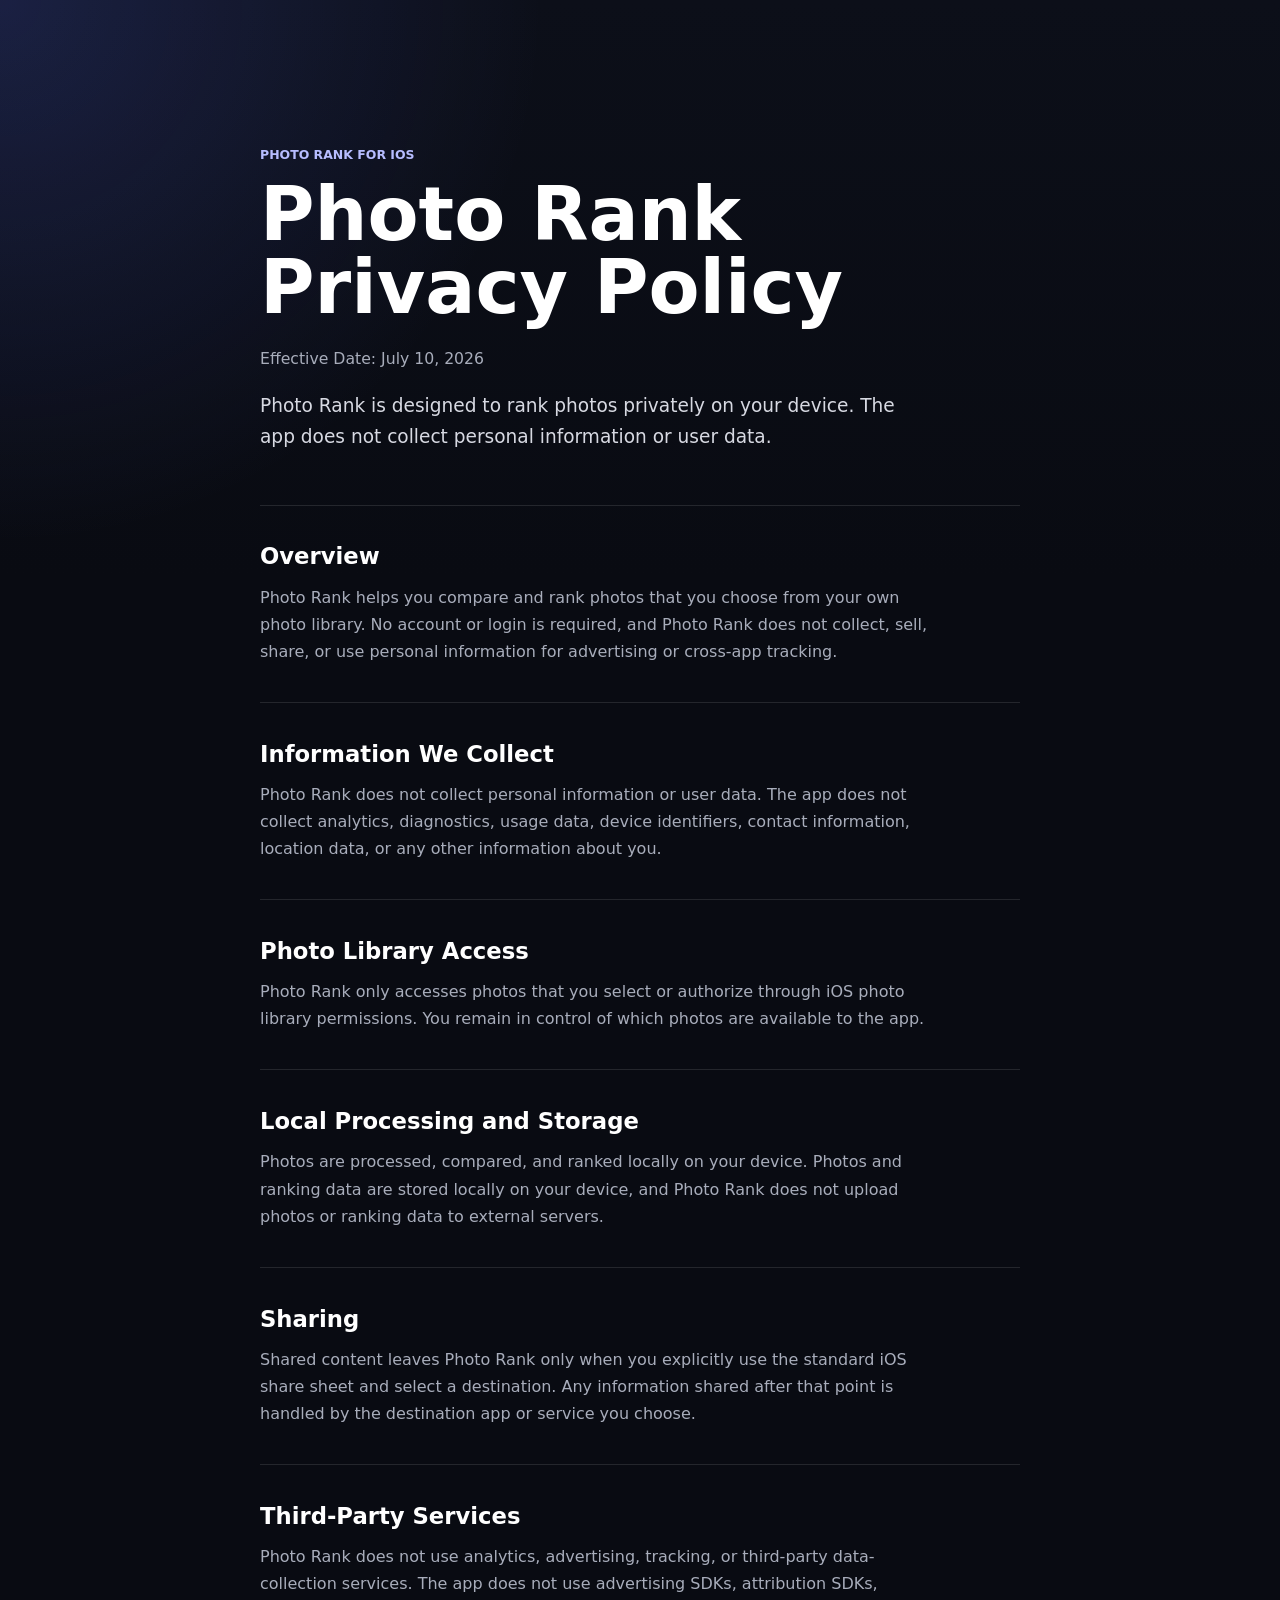
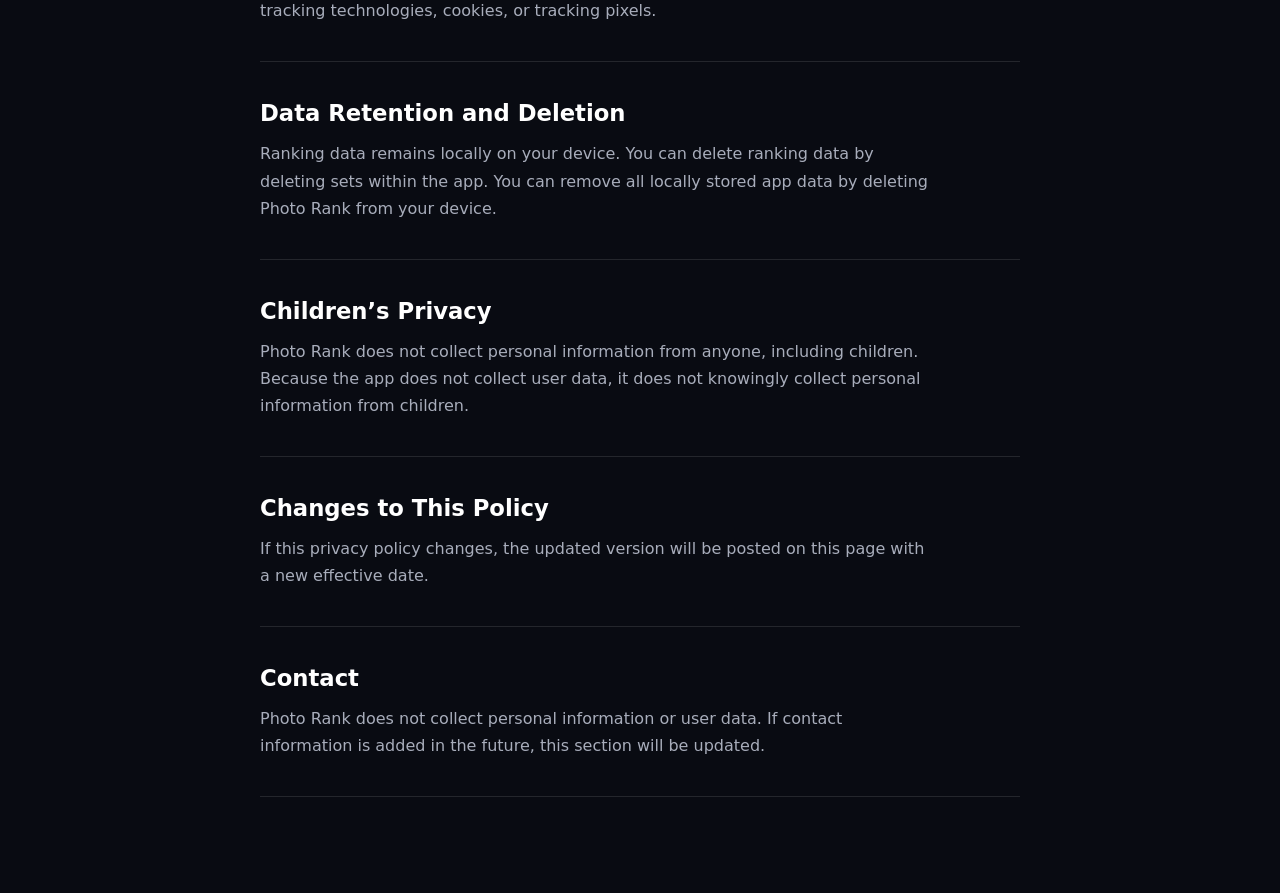
==== index.html @ 7b6d20e1 "Add Photo Rank privacy policy site" ====
<!doctype html>
<html lang="en">
  <head>
    <meta charset="utf-8">
    <meta name="viewport" content="width=device-width, initial-scale=1">
    <meta
      name="description"
      content="Privacy policy for Photo Rank, an iOS app that ranks selected photos locally on device without collecting user data."
    >
    <meta name="color-scheme" content="dark">
    <title>Photo Rank Privacy Policy</title>
    <link rel="stylesheet" href="styles.css">
  </head>
  <body>
    <main class="policy">
      <header class="hero" aria-labelledby="page-title">
        <p class="eyebrow">Photo Rank for iOS</p>
        <h1 id="page-title">Photo Rank Privacy Policy</h1>
        <p class="effective-date">Effective Date: July 10, 2026</p>
        <p class="intro">
          Photo Rank is designed to rank photos privately on your device. The app does not collect personal information or user data.
        </p>
      </header>

      <section aria-labelledby="overview">
        <h2 id="overview">Overview</h2>
        <p>
          Photo Rank helps you compare and rank photos that you choose from your own photo library. No account or login is required, and Photo Rank does not collect, sell, share, or use personal information for advertising or cross-app tracking.
        </p>
      </section>

      <section aria-labelledby="information-we-collect">
        <h2 id="information-we-collect">Information We Collect</h2>
        <p>
          Photo Rank does not collect personal information or user data. The app does not collect analytics, diagnostics, usage data, device identifiers, contact information, location data, or any other information about you.
        </p>
      </section>

      <section aria-labelledby="photo-library-access">
        <h2 id="photo-library-access">Photo Library Access</h2>
        <p>
          Photo Rank only accesses photos that you select or authorize through iOS photo library permissions. You remain in control of which photos are available to the app.
        </p>
      </section>

      <section aria-labelledby="local-processing-and-storage">
        <h2 id="local-processing-and-storage">Local Processing and Storage</h2>
        <p>
          Photos are processed, compared, and ranked locally on your device. Photos and ranking data are stored locally on your device, and Photo Rank does not upload photos or ranking data to external servers.
        </p>
      </section>

      <section aria-labelledby="sharing">
        <h2 id="sharing">Sharing</h2>
        <p>
          Shared content leaves Photo Rank only when you explicitly use the standard iOS share sheet and select a destination. Any information shared after that point is handled by the destination app or service you choose.
        </p>
      </section>

      <section aria-labelledby="third-party-services">
        <h2 id="third-party-services">Third-Party Services</h2>
        <p>
          Photo Rank does not use analytics, advertising, tracking, or third-party data-collection services. The app does not use advertising SDKs, attribution SDKs, tracking technologies, cookies, or tracking pixels.
        </p>
      </section>

      <section aria-labelledby="data-retention-and-deletion">
        <h2 id="data-retention-and-deletion">Data Retention and Deletion</h2>
        <p>
          Ranking data remains locally on your device. You can delete ranking data by deleting sets within the app. You can remove all locally stored app data by deleting Photo Rank from your device.
        </p>
      </section>

      <section aria-labelledby="childrens-privacy">
        <h2 id="childrens-privacy">Children’s Privacy</h2>
        <p>
          Photo Rank does not collect personal information from anyone, including children. Because the app does not collect user data, it does not knowingly collect personal information from children.
        </p>
      </section>

      <section aria-labelledby="changes-to-this-policy">
        <h2 id="changes-to-this-policy">Changes to This Policy</h2>
        <p>
          If this privacy policy changes, the updated version will be posted on this page with a new effective date.
        </p>
      </section>

      <section aria-labelledby="contact">
        <h2 id="contact">Contact</h2>
        <p>
          Photo Rank does not collect personal information or user data. If contact information is added in the future, this section will be updated.
        </p>
      </section>
    </main>
  </body>
</html>
---- styles.css ----
:root {
  color-scheme: dark;
  --background: #090b12;
  --surface: #10131d;
  --surface-strong: #151927;
  --text: #ffffff;
  --muted: #a8adbb;
  --soft: #d7d9e2;
  --border: rgba(255, 255, 255, 0.11);
  --accent: #8f9cff;
  --accent-strong: #b7bdff;
  --shadow: rgba(0, 0, 0, 0.28);
}

* {
  box-sizing: border-box;
}

html {
  min-height: 100%;
  background: var(--background);
}

body {
  min-height: 100%;
  margin: 0;
  color: var(--text);
  background:
    radial-gradient(circle at top left, rgba(92, 112, 255, 0.18), transparent 34rem),
    linear-gradient(180deg, #0c0f19 0%, var(--background) 36rem);
  font-family: ui-sans-serif, system-ui, -apple-system, BlinkMacSystemFont, "Segoe UI", sans-serif;
  font-size: 1rem;
  line-height: 1.7;
  text-rendering: optimizeLegibility;
}

a {
  color: var(--accent-strong);
  text-decoration-color: rgba(183, 189, 255, 0.55);
  text-underline-offset: 0.18em;
}

a:hover {
  color: var(--text);
}

a:focus-visible {
  outline: 3px solid var(--accent);
  outline-offset: 4px;
  border-radius: 4px;
}

.policy {
  width: min(100% - 2rem, 760px);
  margin: 0 auto;
  padding: 4rem 0;
}

.hero {
  padding: 2.25rem 0 2.5rem;
  border-bottom: 1px solid var(--border);
}

.eyebrow {
  margin: 0 0 0.85rem;
  color: var(--accent-strong);
  font-size: 0.78rem;
  font-weight: 700;
  letter-spacing: 0;
  text-transform: uppercase;
}

h1,
h2,
p {
  overflow-wrap: break-word;
}

h1 {
  max-width: 12ch;
  margin: 0;
  color: var(--text);
  font-size: clamp(2.45rem, 8vw, 4.65rem);
  line-height: 0.98;
  letter-spacing: 0;
}

.effective-date {
  margin: 1.35rem 0 0;
  color: var(--muted);
  font-size: 0.98rem;
}

.intro {
  max-width: 42rem;
  margin: 1.15rem 0 0;
  color: var(--soft);
  font-size: 1.16rem;
  line-height: 1.65;
}

section {
  padding: 2rem 0;
  border-bottom: 1px solid var(--border);
}

h2 {
  margin: 0 0 0.8rem;
  color: var(--text);
  font-size: clamp(1.18rem, 3vw, 1.42rem);
  line-height: 1.25;
  letter-spacing: 0;
}

p {
  margin: 0;
  color: var(--muted);
}

section p {
  max-width: 66ch;
}

@media (min-width: 720px) {
  .policy {
    padding: 6rem 0;
  }

  .hero {
    padding-top: 3rem;
    padding-bottom: 3.25rem;
  }

  section {
    padding: 2.3rem 0;
  }
}

@media (prefers-reduced-motion: no-preference) {
  html {
    scroll-behavior: smooth;
  }
}
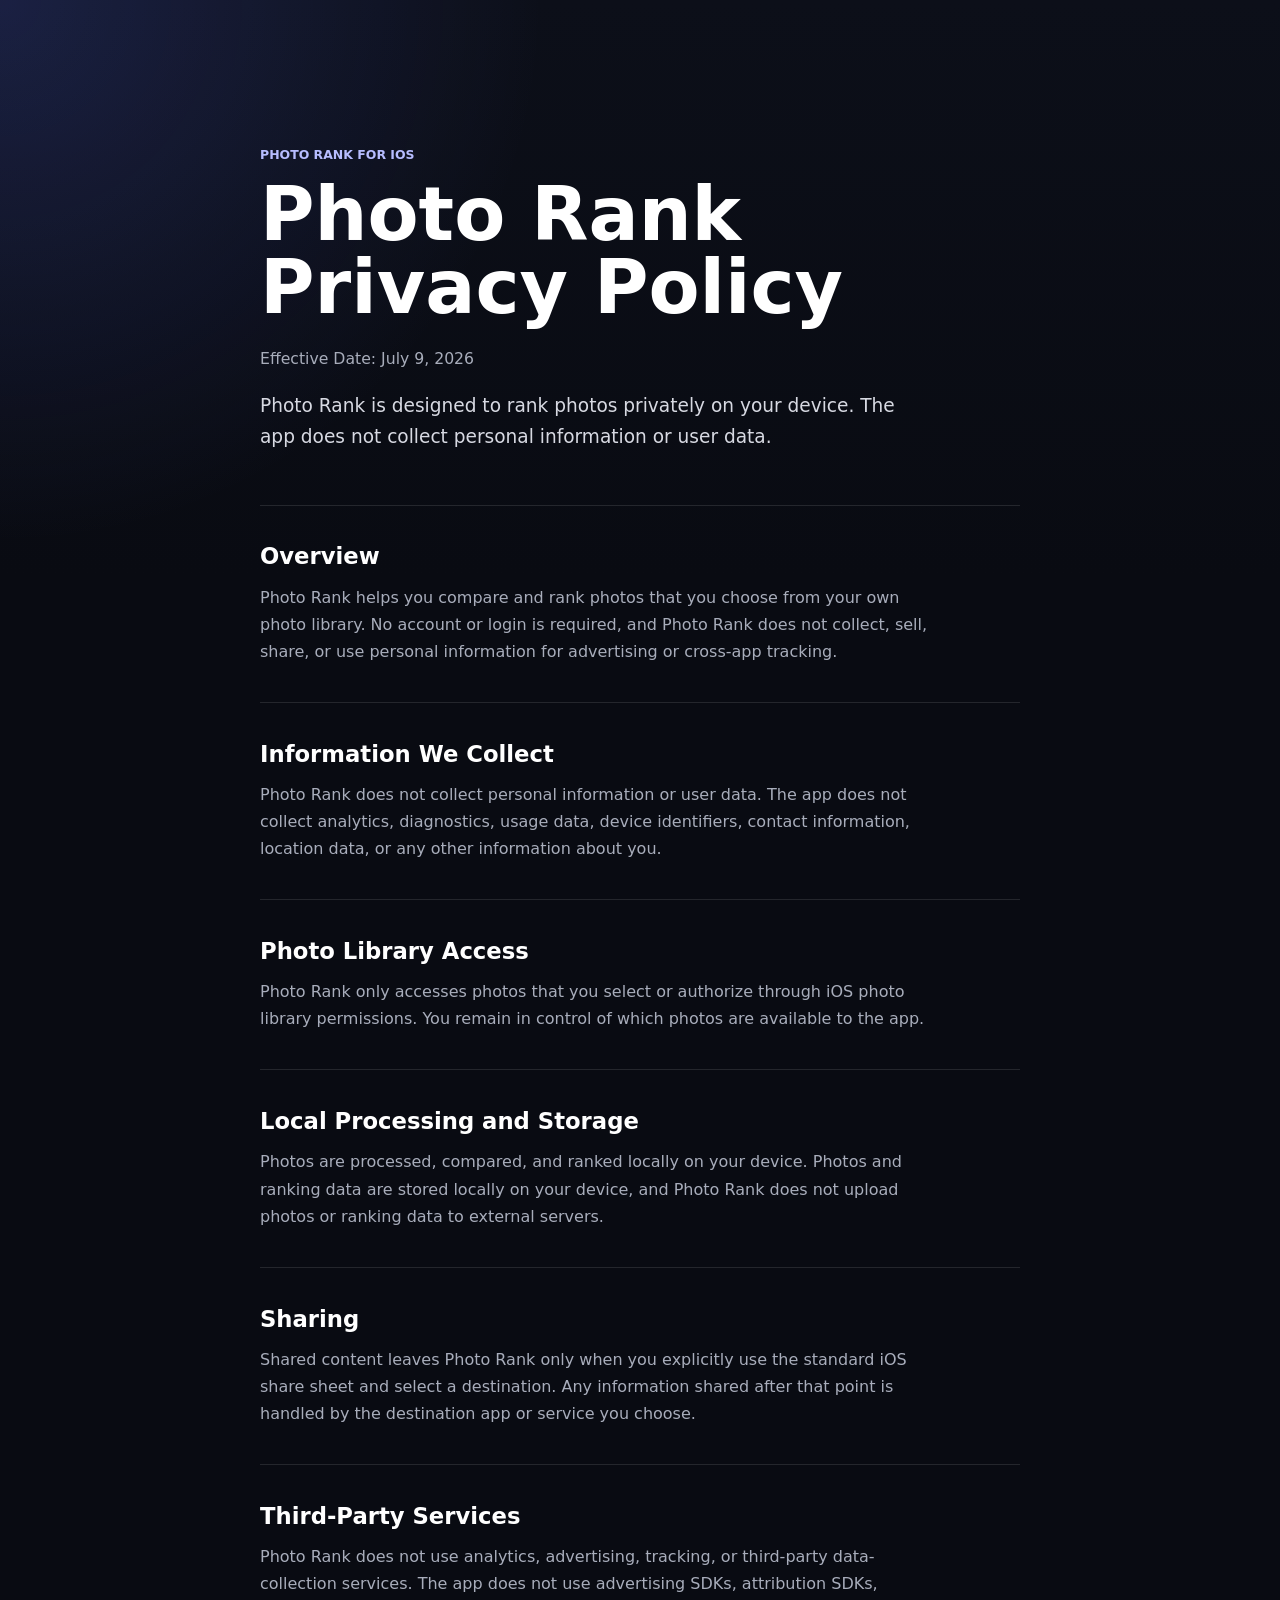
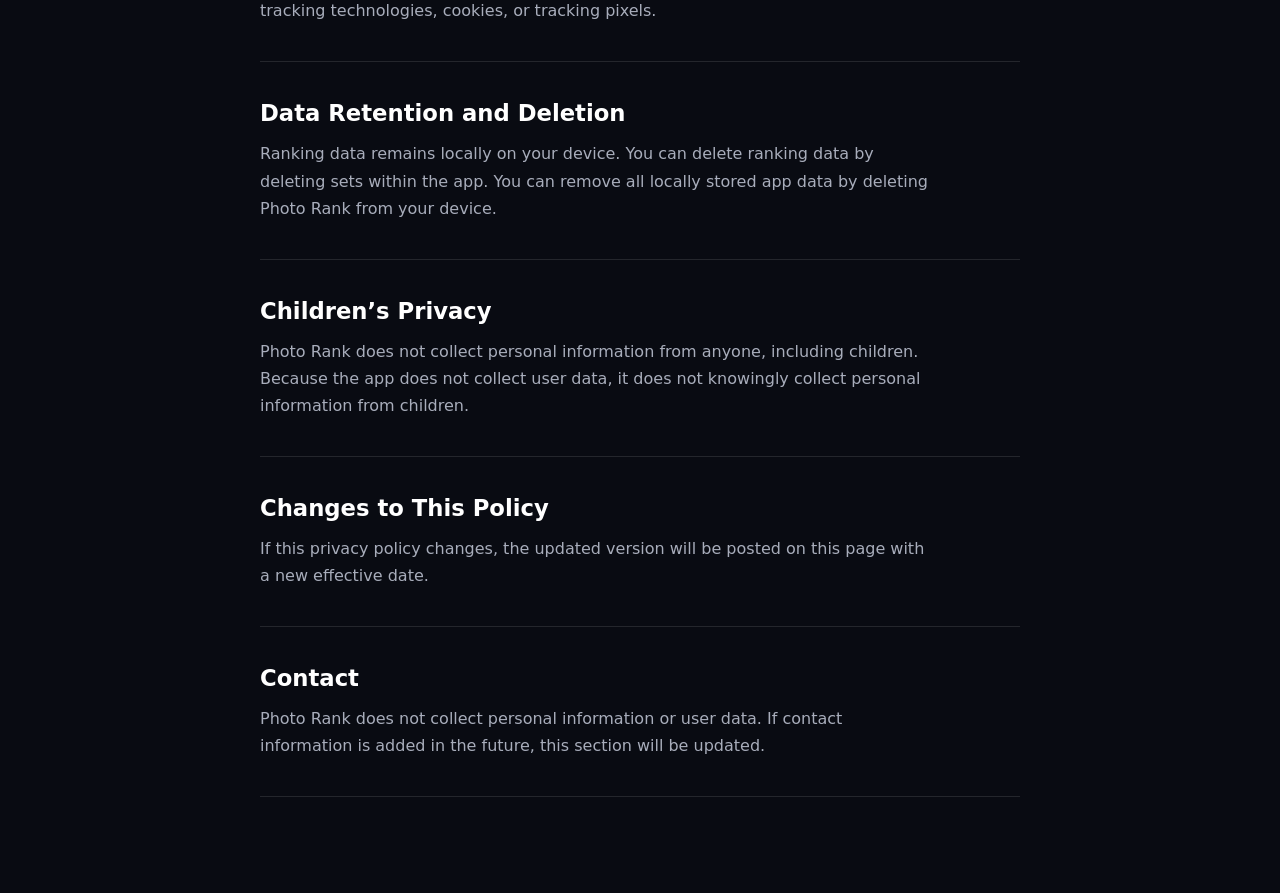
==== commit fa822802: "Fix privacy policy effective date" ====
--- a/index.html
+++ b/index.html
@@ -16,7 +16,7 @@
       <header class="hero" aria-labelledby="page-title">
         <p class="eyebrow">Photo Rank for iOS</p>
         <h1 id="page-title">Photo Rank Privacy Policy</h1>
-        <p class="effective-date">Effective Date: July 10, 2026</p>
+        <p class="effective-date">Effective Date: July 9, 2026</p>
         <p class="intro">
           Photo Rank is designed to rank photos privately on your device. The app does not collect personal information or user data.
         </p>
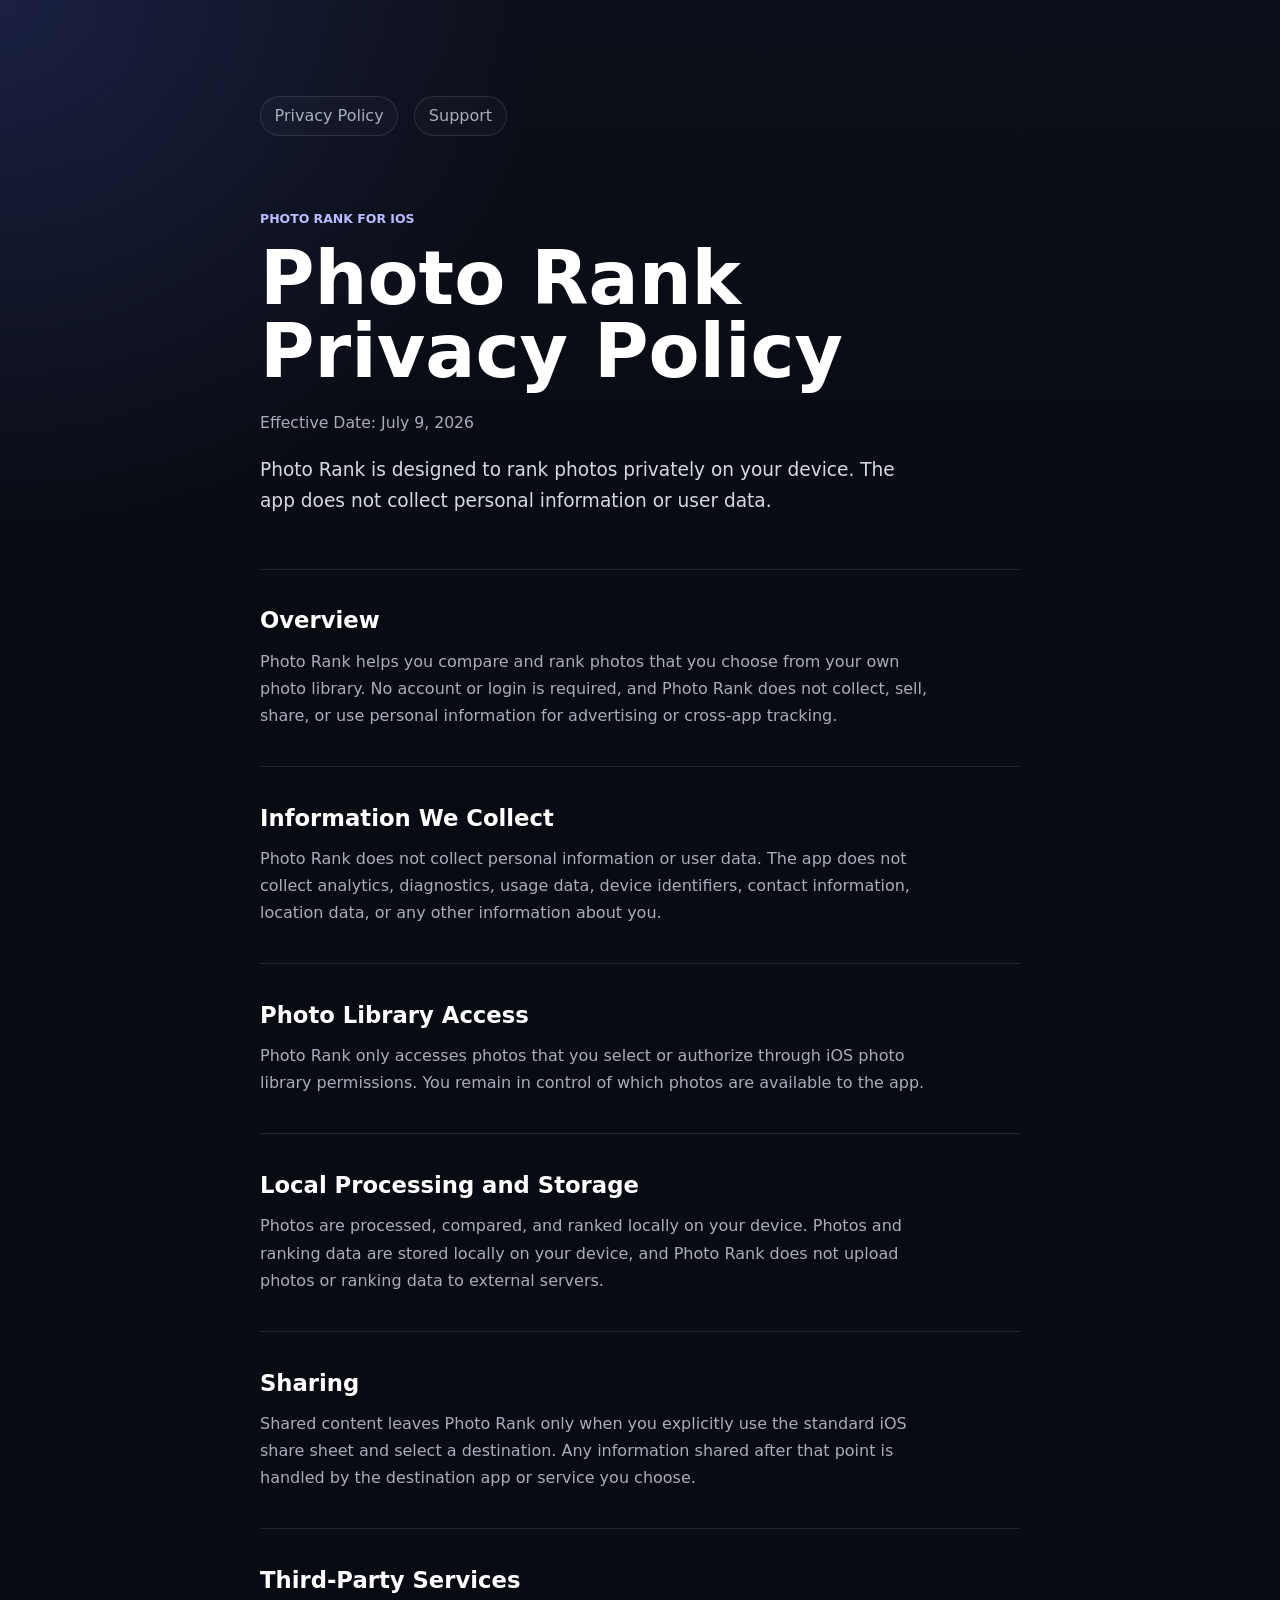
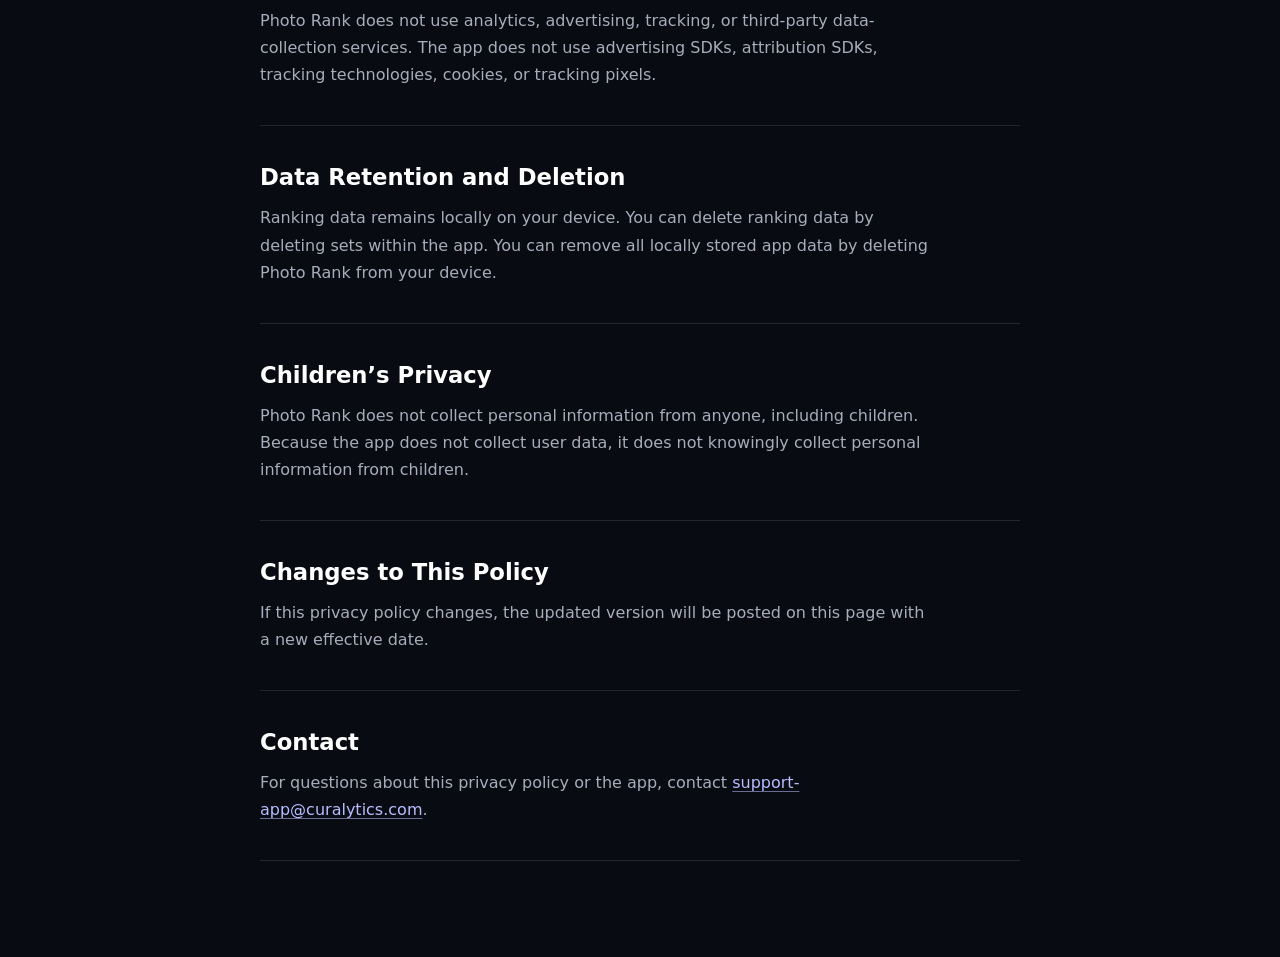
==== commit b34f3a98: "Add Photo Rank support page" ====
--- a/index.html
+++ b/index.html
@@ -13,6 +13,11 @@
   </head>
   <body>
     <main class="policy">
+      <nav class="topnav" aria-label="Primary">
+        <a href="./">Privacy Policy</a>
+        <a href="./support/">Support</a>
+      </nav>
+
       <header class="hero" aria-labelledby="page-title">
         <p class="eyebrow">Photo Rank for iOS</p>
         <h1 id="page-title">Photo Rank Privacy Policy</h1>
@@ -88,7 +93,7 @@
       <section aria-labelledby="contact">
         <h2 id="contact">Contact</h2>
         <p>
-          Photo Rank does not collect personal information or user data. If contact information is added in the future, this section will be updated.
+          For questions about this privacy policy or the app, contact <a href="mailto:support-app@curalytics.com">support-app@curalytics.com</a>.
         </p>
       </section>
     </main>
--- a/styles.css
+++ b/styles.css
@@ -56,6 +56,31 @@
   padding: 4rem 0;
 }
 
+.topnav {
+  display: flex;
+  gap: 1rem;
+  align-items: center;
+  margin-bottom: 1.5rem;
+}
+
+.topnav a {
+  display: inline-flex;
+  align-items: center;
+  min-height: 2.5rem;
+  padding: 0 0.85rem;
+  color: var(--muted);
+  text-decoration: none;
+  border: 1px solid var(--border);
+  border-radius: 999px;
+  background: rgba(255, 255, 255, 0.02);
+}
+
+.topnav a[aria-current="page"] {
+  color: var(--text);
+  border-color: rgba(143, 156, 255, 0.45);
+  background: rgba(143, 156, 255, 0.12);
+}
+
 .hero {
   padding: 2.25rem 0 2.5rem;
   border-bottom: 1px solid var(--border);
@@ -121,6 +146,38 @@
   max-width: 66ch;
 }
 
+.support-card {
+  padding: 1.15rem 1.2rem;
+  border: 1px solid var(--border);
+  border-radius: 12px;
+  background: linear-gradient(180deg, rgba(255, 255, 255, 0.03), rgba(255, 255, 255, 0.015));
+  box-shadow: 0 12px 32px -24px var(--shadow);
+}
+
+.support-label {
+  margin-bottom: 0.35rem;
+  color: var(--accent-strong);
+  font-size: 0.78rem;
+  font-weight: 700;
+  text-transform: uppercase;
+}
+
+.support-value {
+  margin-bottom: 0.6rem;
+  color: var(--text);
+  font-size: 1.1rem;
+}
+
+.support-list {
+  margin: 0;
+  padding-left: 1.25rem;
+  color: var(--muted);
+}
+
+.support-list li + li {
+  margin-top: 0.7rem;
+}
+
 @media (min-width: 720px) {
   .policy {
     padding: 6rem 0;
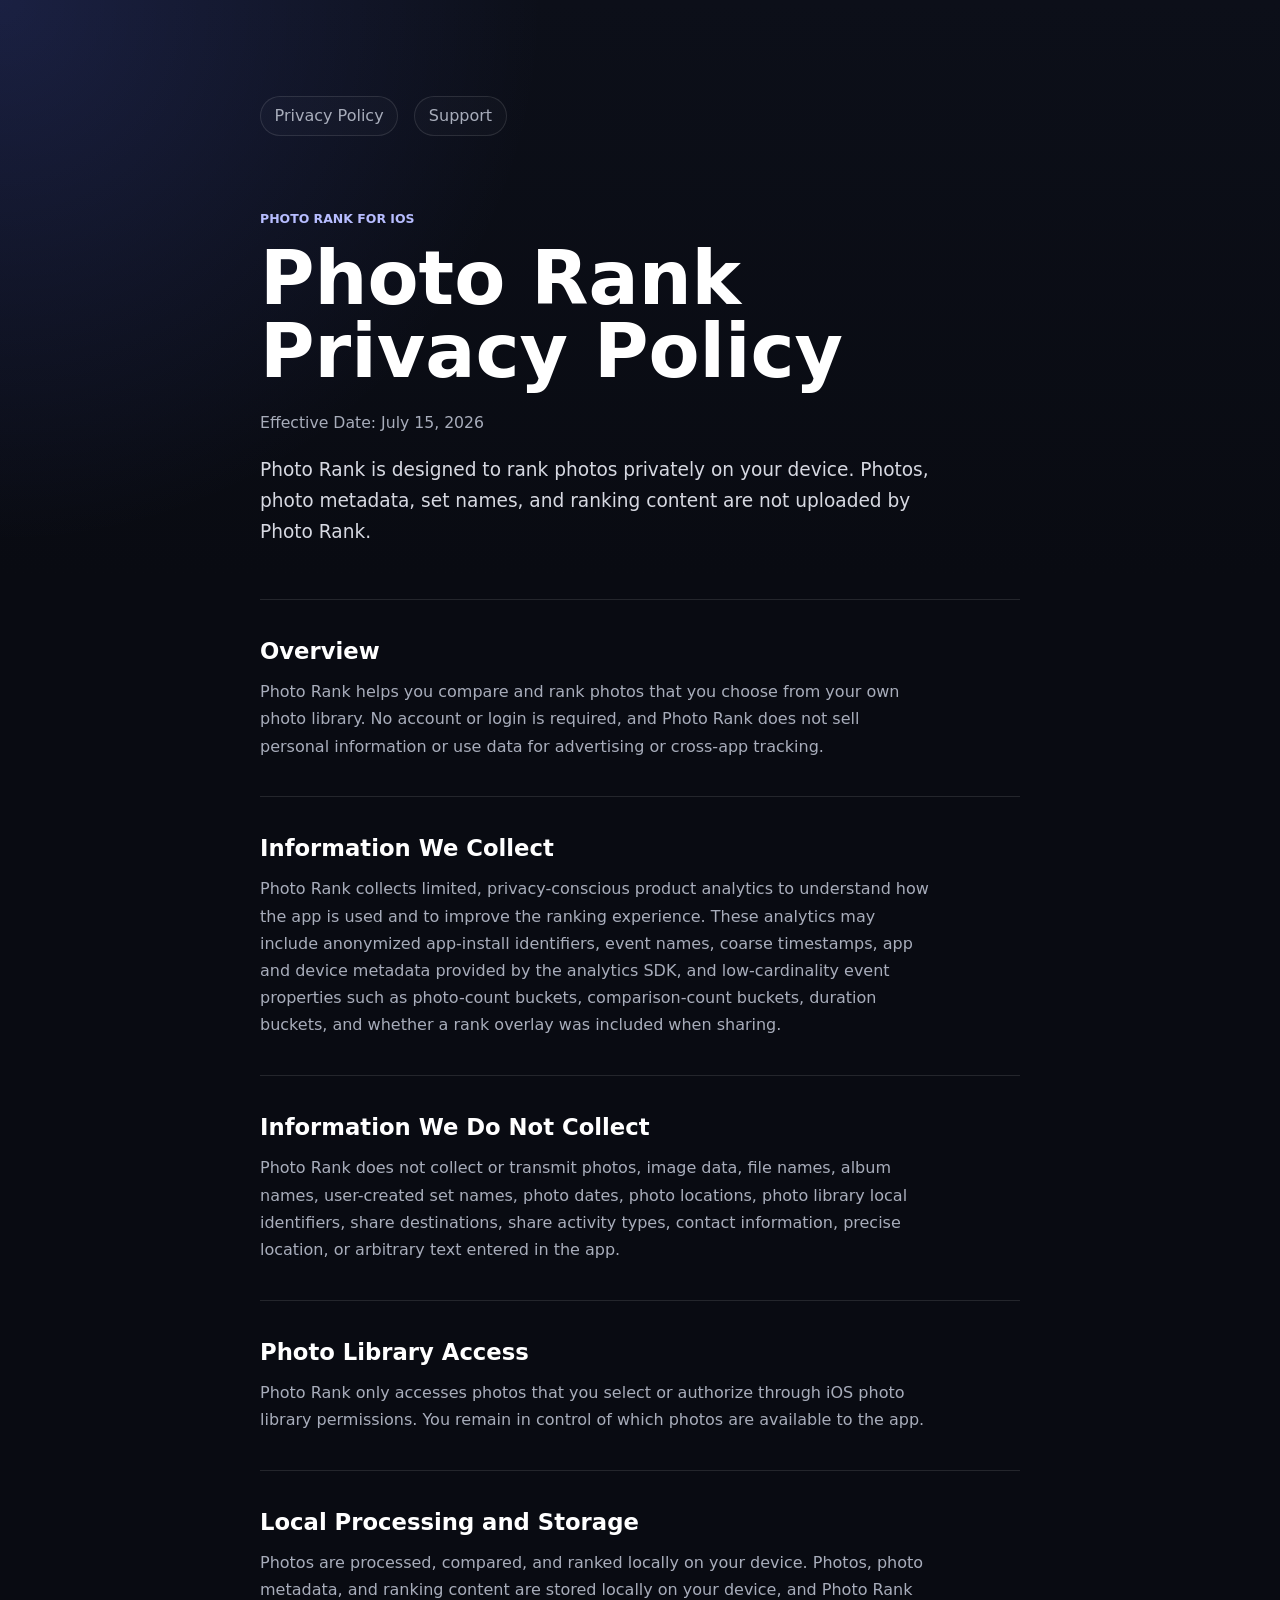
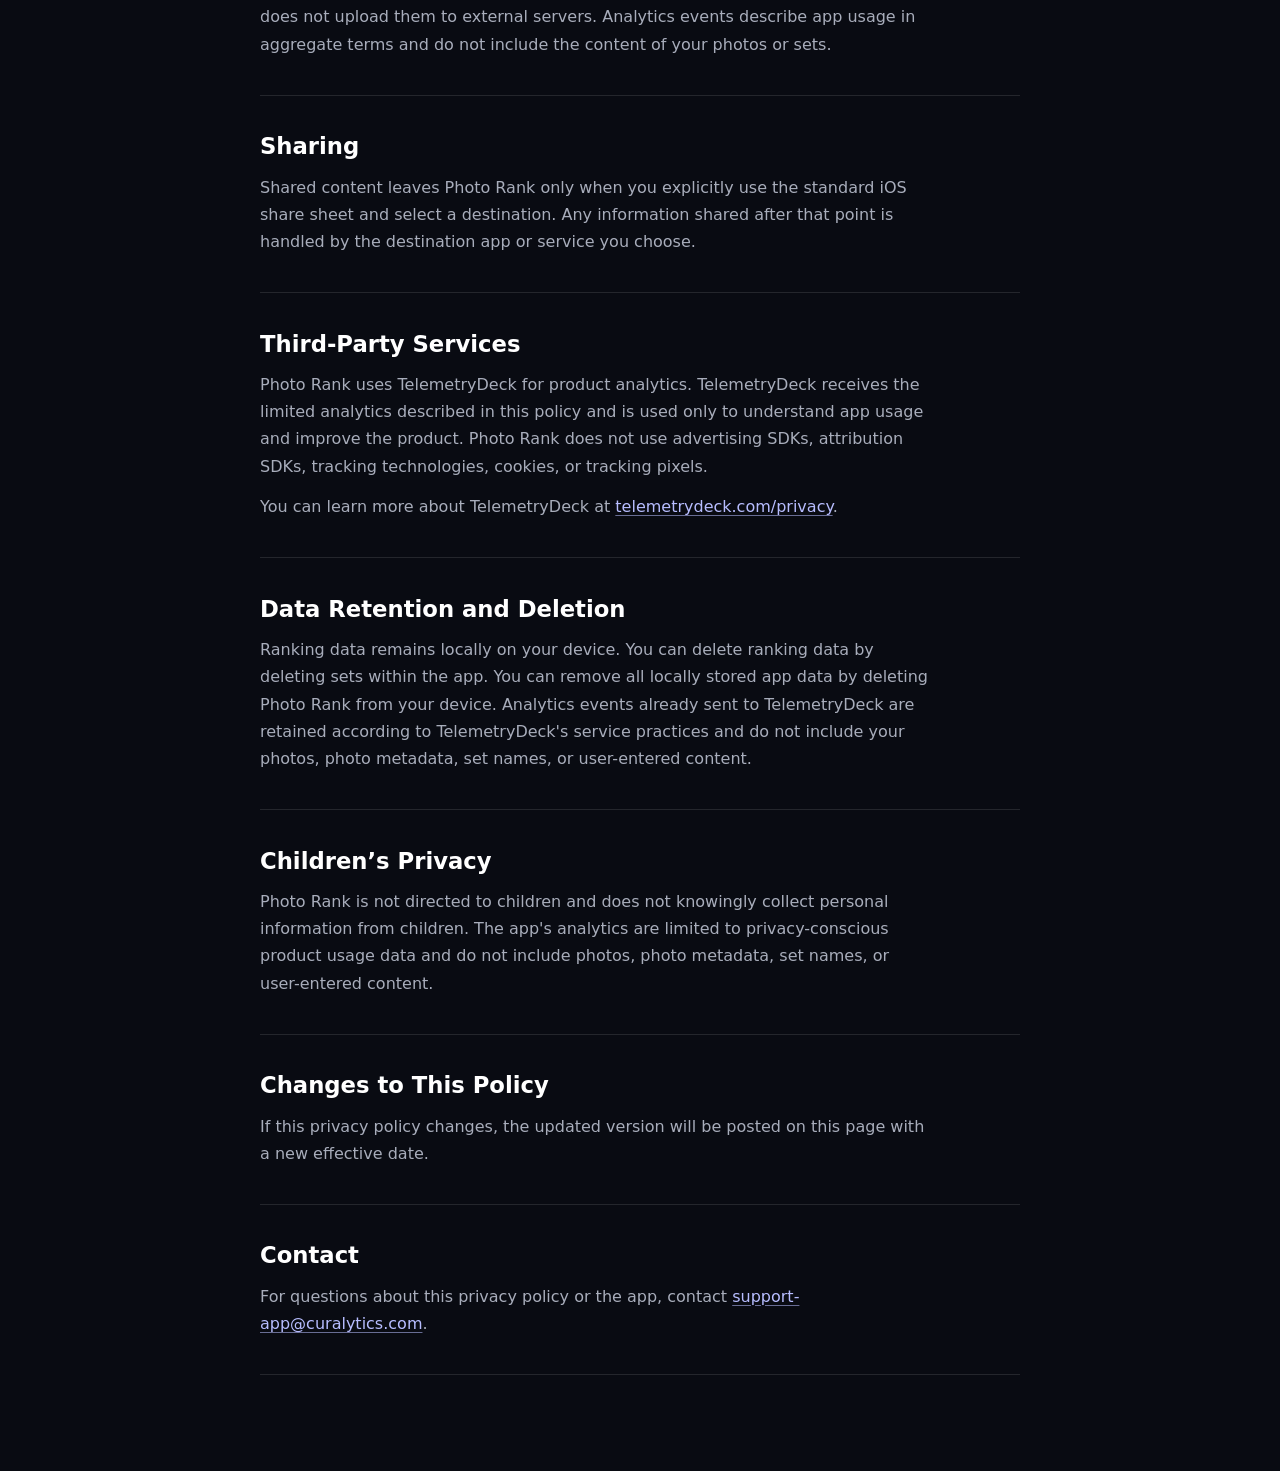
==== commit 6510eb96: "Update privacy policy for product analytics" ====
--- a/index.html
+++ b/index.html
@@ -5,7 +5,7 @@
     <meta name="viewport" content="width=device-width, initial-scale=1">
     <meta
       name="description"
-      content="Privacy policy for Photo Rank, an iOS app that ranks selected photos locally on device without collecting user data."
+      content="Privacy policy for Photo Rank, an iOS app that ranks selected photos locally on device and uses privacy-conscious product analytics."
     >
     <meta name="color-scheme" content="dark">
     <title>Photo Rank Privacy Policy</title>
@@ -21,23 +21,30 @@
       <header class="hero" aria-labelledby="page-title">
         <p class="eyebrow">Photo Rank for iOS</p>
         <h1 id="page-title">Photo Rank Privacy Policy</h1>
-        <p class="effective-date">Effective Date: July 9, 2026</p>
+        <p class="effective-date">Effective Date: July 15, 2026</p>
         <p class="intro">
-          Photo Rank is designed to rank photos privately on your device. The app does not collect personal information or user data.
+          Photo Rank is designed to rank photos privately on your device. Photos, photo metadata, set names, and ranking content are not uploaded by Photo Rank.
         </p>
       </header>
 
       <section aria-labelledby="overview">
         <h2 id="overview">Overview</h2>
         <p>
-          Photo Rank helps you compare and rank photos that you choose from your own photo library. No account or login is required, and Photo Rank does not collect, sell, share, or use personal information for advertising or cross-app tracking.
+          Photo Rank helps you compare and rank photos that you choose from your own photo library. No account or login is required, and Photo Rank does not sell personal information or use data for advertising or cross-app tracking.
         </p>
       </section>
 
       <section aria-labelledby="information-we-collect">
         <h2 id="information-we-collect">Information We Collect</h2>
         <p>
-          Photo Rank does not collect personal information or user data. The app does not collect analytics, diagnostics, usage data, device identifiers, contact information, location data, or any other information about you.
+          Photo Rank collects limited, privacy-conscious product analytics to understand how the app is used and to improve the ranking experience. These analytics may include anonymized app-install identifiers, event names, coarse timestamps, app and device metadata provided by the analytics SDK, and low-cardinality event properties such as photo-count buckets, comparison-count buckets, duration buckets, and whether a rank overlay was included when sharing.
+        </p>
+      </section>
+
+      <section aria-labelledby="information-we-do-not-collect">
+        <h2 id="information-we-do-not-collect">Information We Do Not Collect</h2>
+        <p>
+          Photo Rank does not collect or transmit photos, image data, file names, album names, user-created set names, photo dates, photo locations, photo library local identifiers, share destinations, share activity types, contact information, precise location, or arbitrary text entered in the app.
         </p>
       </section>
 
@@ -51,7 +58,7 @@
       <section aria-labelledby="local-processing-and-storage">
         <h2 id="local-processing-and-storage">Local Processing and Storage</h2>
         <p>
-          Photos are processed, compared, and ranked locally on your device. Photos and ranking data are stored locally on your device, and Photo Rank does not upload photos or ranking data to external servers.
+          Photos are processed, compared, and ranked locally on your device. Photos, photo metadata, and ranking content are stored locally on your device, and Photo Rank does not upload them to external servers. Analytics events describe app usage in aggregate terms and do not include the content of your photos or sets.
         </p>
       </section>
 
@@ -65,21 +72,24 @@
       <section aria-labelledby="third-party-services">
         <h2 id="third-party-services">Third-Party Services</h2>
         <p>
-          Photo Rank does not use analytics, advertising, tracking, or third-party data-collection services. The app does not use advertising SDKs, attribution SDKs, tracking technologies, cookies, or tracking pixels.
+          Photo Rank uses TelemetryDeck for product analytics. TelemetryDeck receives the limited analytics described in this policy and is used only to understand app usage and improve the product. Photo Rank does not use advertising SDKs, attribution SDKs, tracking technologies, cookies, or tracking pixels.
+        </p>
+        <p>
+          You can learn more about TelemetryDeck at <a href="https://telemetrydeck.com/privacy/">telemetrydeck.com/privacy</a>.
         </p>
       </section>
 
       <section aria-labelledby="data-retention-and-deletion">
         <h2 id="data-retention-and-deletion">Data Retention and Deletion</h2>
         <p>
-          Ranking data remains locally on your device. You can delete ranking data by deleting sets within the app. You can remove all locally stored app data by deleting Photo Rank from your device.
+          Ranking data remains locally on your device. You can delete ranking data by deleting sets within the app. You can remove all locally stored app data by deleting Photo Rank from your device. Analytics events already sent to TelemetryDeck are retained according to TelemetryDeck's service practices and do not include your photos, photo metadata, set names, or user-entered content.
         </p>
       </section>
 
       <section aria-labelledby="childrens-privacy">
         <h2 id="childrens-privacy">Children’s Privacy</h2>
         <p>
-          Photo Rank does not collect personal information from anyone, including children. Because the app does not collect user data, it does not knowingly collect personal information from children.
+          Photo Rank is not directed to children and does not knowingly collect personal information from children. The app's analytics are limited to privacy-conscious product usage data and do not include photos, photo metadata, set names, or user-entered content.
         </p>
       </section>
 
--- a/styles.css
+++ b/styles.css
@@ -146,6 +146,10 @@
   max-width: 66ch;
 }
 
+section p + p {
+  margin-top: 0.85rem;
+}
+
 .support-card {
   padding: 1.15rem 1.2rem;
   border: 1px solid var(--border);
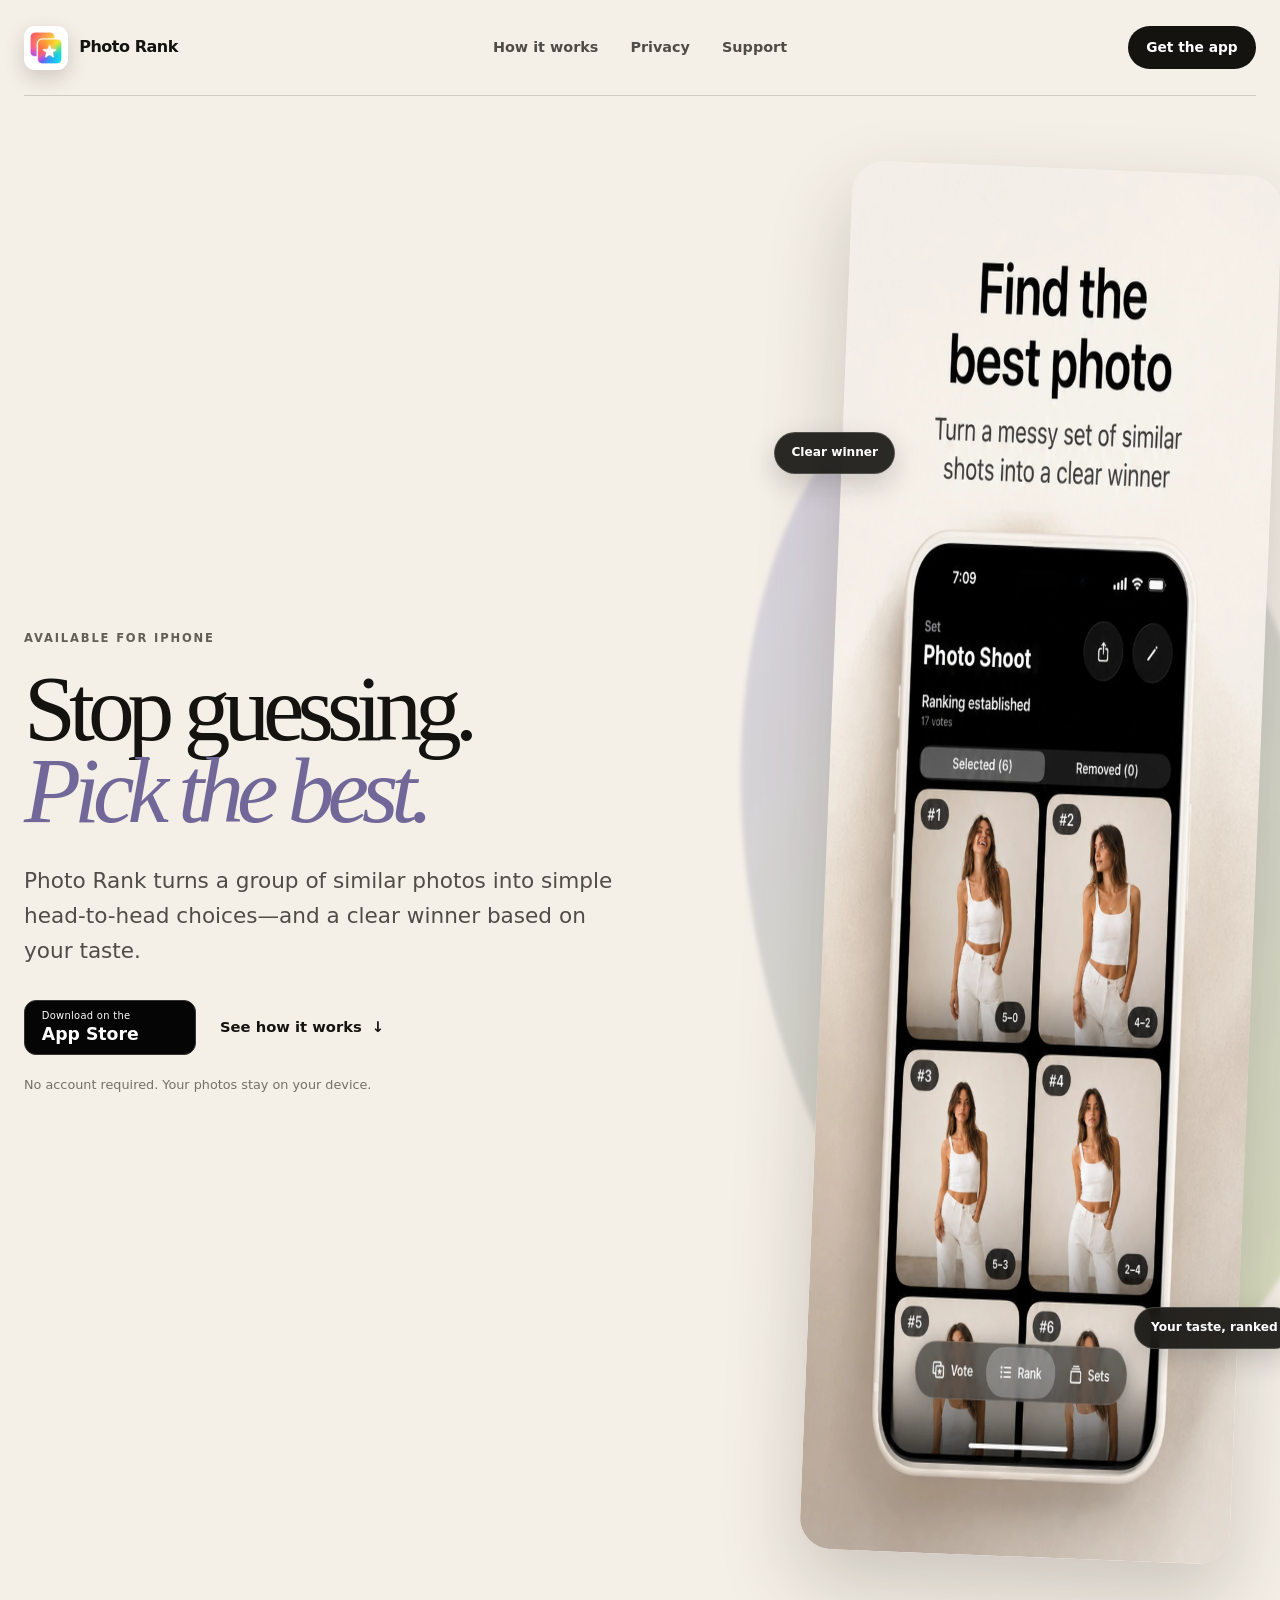
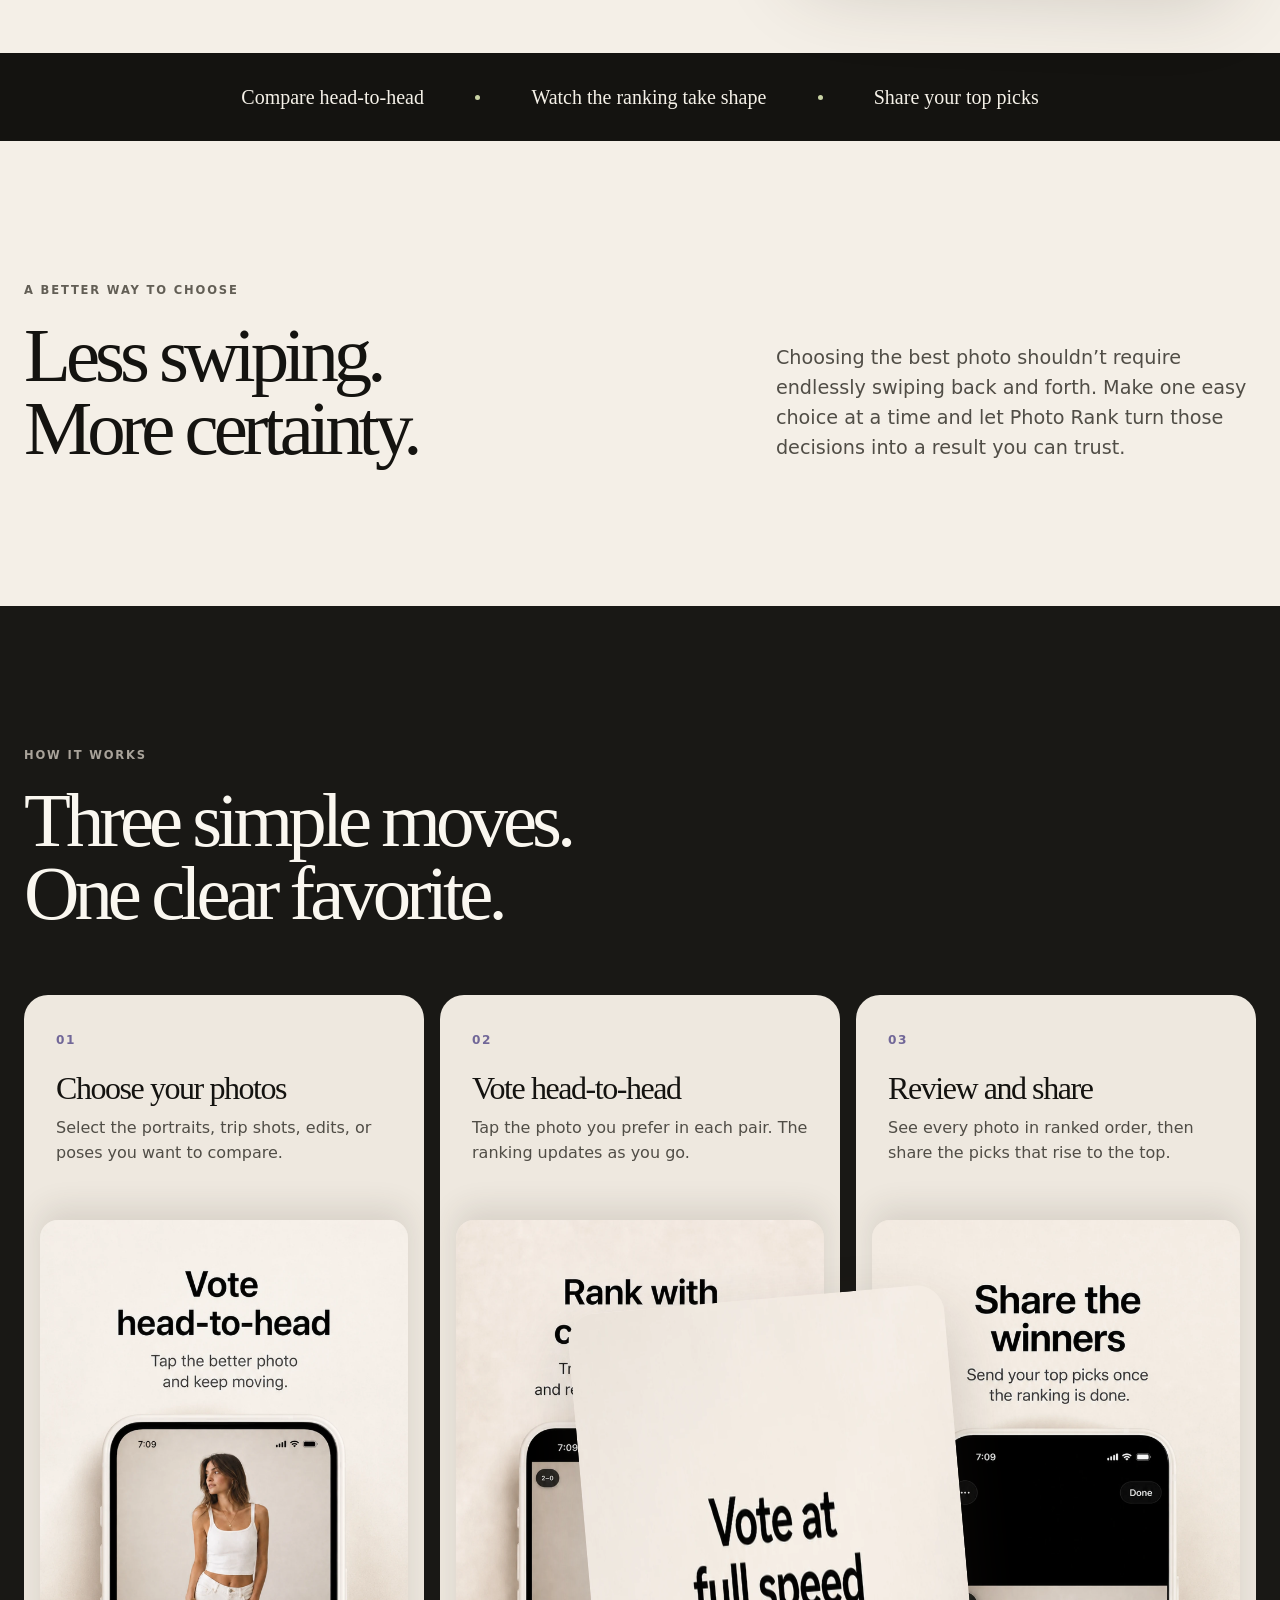
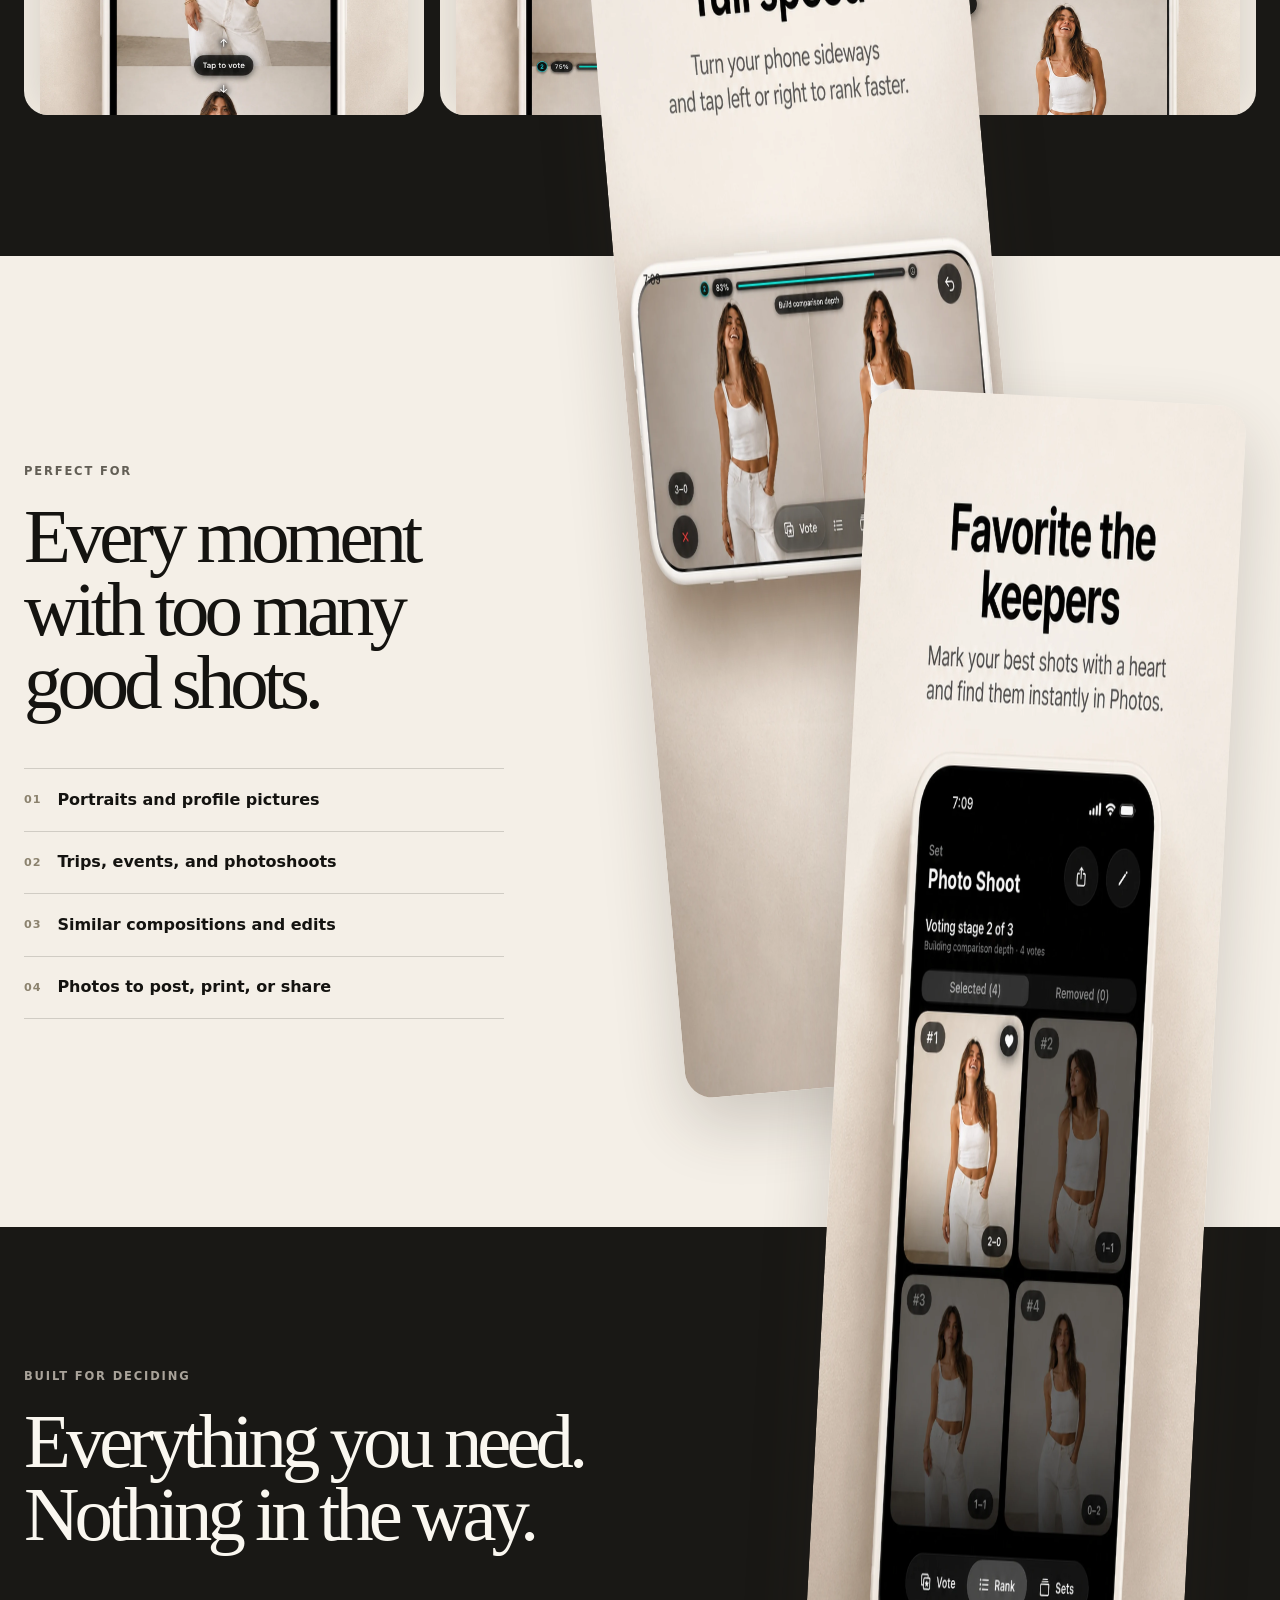
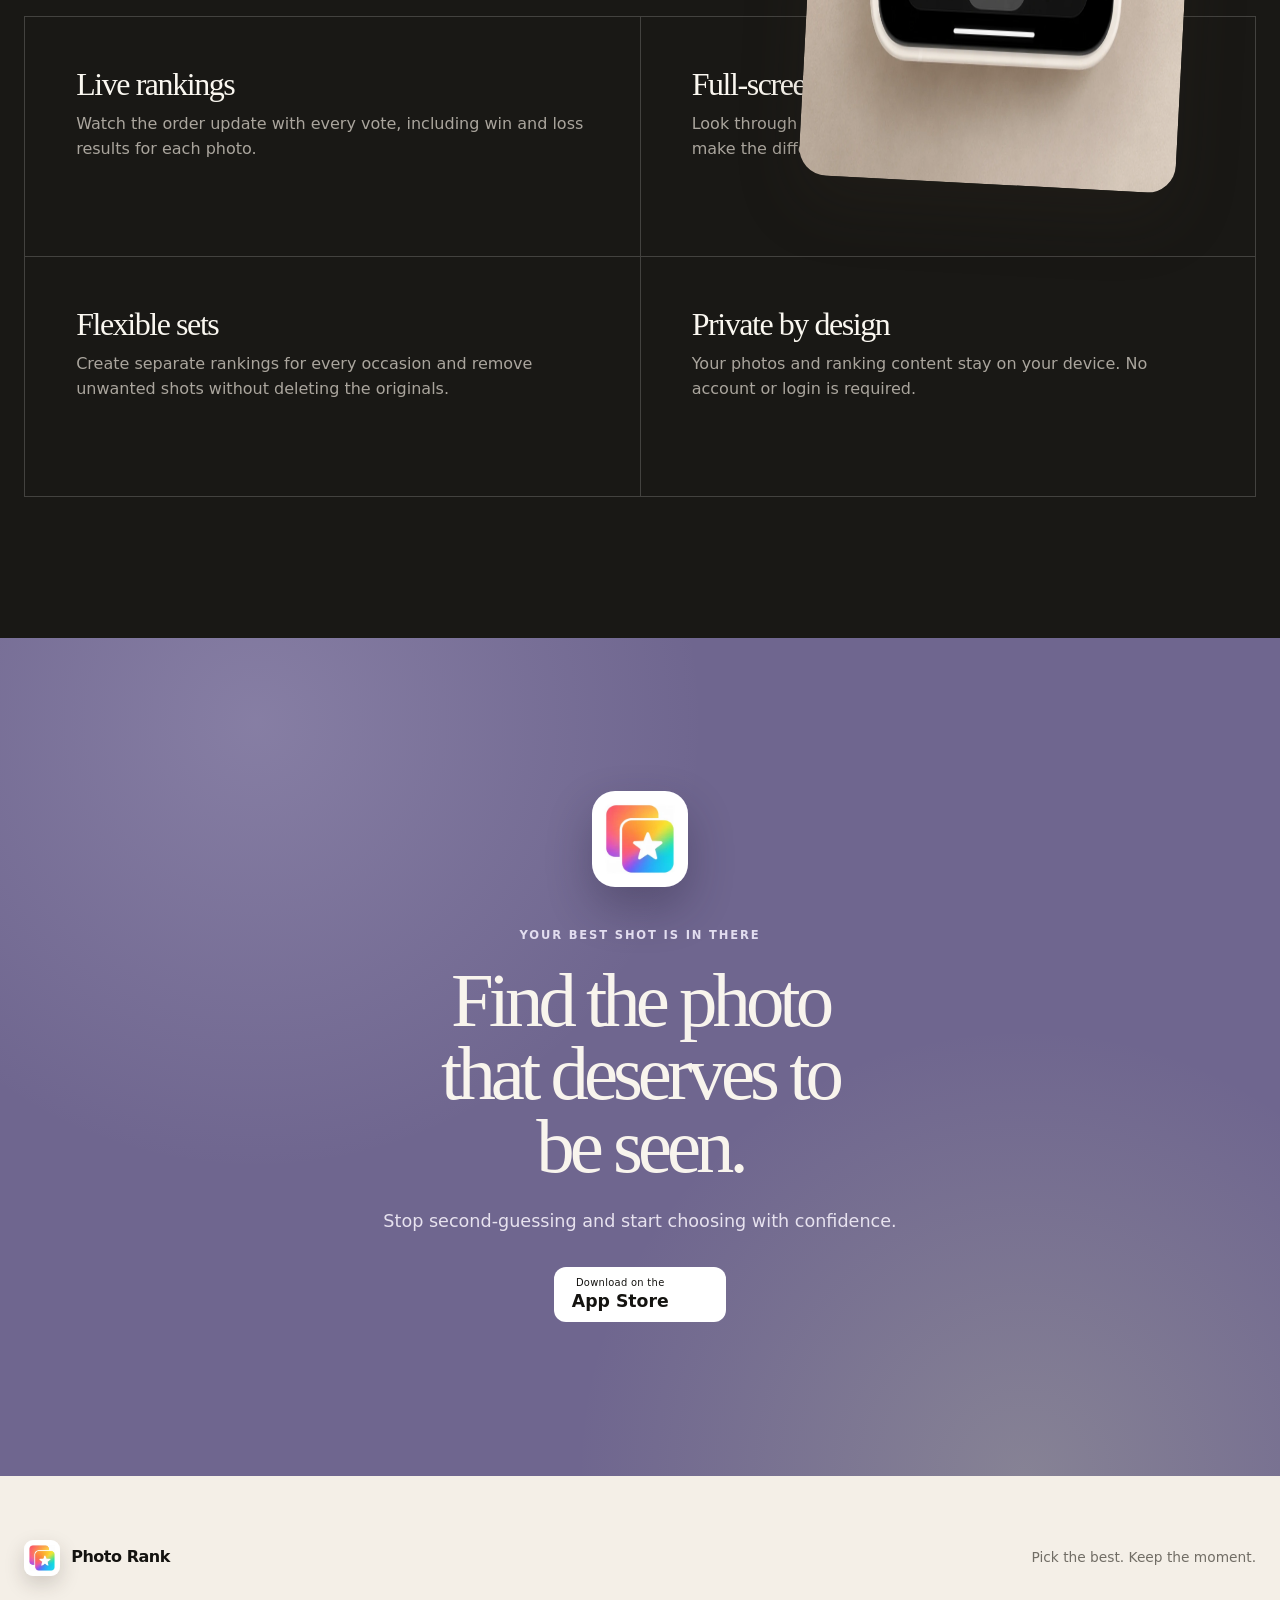
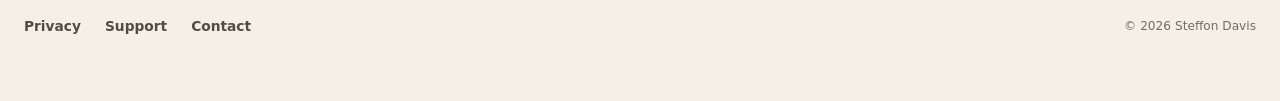
==== commit 59013094: "Add Photo Rank marketing homepage" ====
--- a/index.html
+++ b/index.html
@@ -5,107 +5,236 @@
     <meta name="viewport" content="width=device-width, initial-scale=1">
     <meta
       name="description"
-      content="Privacy policy for Photo Rank, an iOS app that ranks selected photos locally on device and uses privacy-conscious product analytics."
+      content="Photo Rank turns a group of similar photos into simple head-to-head choices, then builds a clear ranked list based on your taste."
     >
-    <meta name="color-scheme" content="dark">
-    <title>Photo Rank Privacy Policy</title>
+    <meta name="theme-color" content="#f4efe7">
+    <meta property="og:title" content="Photo Rank — Pick the best photo">
+    <meta
+      property="og:description"
+      content="Stop second-guessing. Compare similar photos head-to-head and confidently find the one that deserves to be seen."
+    >
+    <meta property="og:type" content="website">
+    <meta property="og:url" content="https://steffondavis.github.io/photorank-privacy/">
+    <meta property="og:image" content="https://steffondavis.github.io/photorank-privacy/assets/brand/social-card.jpg">
+    <meta property="og:image:width" content="1200">
+    <meta property="og:image:height" content="630">
+    <meta property="og:image:alt" content="Stop guessing. Pick the best. Photo Rank for iPhone.">
+    <meta name="twitter:card" content="summary_large_image">
+    <meta name="twitter:title" content="Photo Rank — Pick the best photo">
+    <meta
+      name="twitter:description"
+      content="Compare similar photos head-to-head and confidently find the one that deserves to be seen."
+    >
+    <meta name="twitter:image" content="https://steffondavis.github.io/photorank-privacy/assets/brand/social-card.jpg">
+    <link rel="canonical" href="https://steffondavis.github.io/photorank-privacy/">
+    <title>Photo Rank — Pick the Best Photo</title>
+    <link rel="icon" href="assets/brand/app-icon.webp">
     <link rel="stylesheet" href="styles.css">
   </head>
-  <body>
-    <main class="policy">
-      <nav class="topnav" aria-label="Primary">
-        <a href="./">Privacy Policy</a>
+  <body class="marketing-page">
+    <header class="site-header">
+      <a class="brand" href="./" aria-label="Photo Rank home">
+        <img src="assets/brand/app-icon.webp" alt="" width="44" height="44">
+        <span>Photo Rank</span>
+      </a>
+      <nav class="site-nav" aria-label="Primary">
+        <a href="#how-it-works">How it works</a>
+        <a href="./privacy/">Privacy</a>
         <a href="./support/">Support</a>
       </nav>
-
-      <header class="hero" aria-labelledby="page-title">
-        <p class="eyebrow">Photo Rank for iOS</p>
-        <h1 id="page-title">Photo Rank Privacy Policy</h1>
-        <p class="effective-date">Effective Date: July 15, 2026</p>
-        <p class="intro">
-          Photo Rank is designed to rank photos privately on your device. Photos, photo metadata, set names, and ranking content are not uploaded by Photo Rank.
-        </p>
-      </header>
-
-      <section aria-labelledby="overview">
-        <h2 id="overview">Overview</h2>
-        <p>
-          Photo Rank helps you compare and rank photos that you choose from your own photo library. No account or login is required, and Photo Rank does not sell personal information or use data for advertising or cross-app tracking.
-        </p>
-      </section>
-
-      <section aria-labelledby="information-we-collect">
-        <h2 id="information-we-collect">Information We Collect</h2>
-        <p>
-          Photo Rank collects limited, privacy-conscious product analytics to understand how the app is used and to improve the ranking experience. These analytics may include anonymized app-install identifiers, event names, coarse timestamps, app and device metadata provided by the analytics SDK, and low-cardinality event properties such as photo-count buckets, comparison-count buckets, duration buckets, and whether a rank overlay was included when sharing.
-        </p>
-      </section>
-
-      <section aria-labelledby="information-we-do-not-collect">
-        <h2 id="information-we-do-not-collect">Information We Do Not Collect</h2>
-        <p>
-          Photo Rank does not collect or transmit photos, image data, file names, album names, user-created set names, photo dates, photo locations, photo library local identifiers, share destinations, share activity types, contact information, precise location, or arbitrary text entered in the app.
-        </p>
-      </section>
-
-      <section aria-labelledby="photo-library-access">
-        <h2 id="photo-library-access">Photo Library Access</h2>
-        <p>
-          Photo Rank only accesses photos that you select or authorize through iOS photo library permissions. You remain in control of which photos are available to the app.
-        </p>
-      </section>
-
-      <section aria-labelledby="local-processing-and-storage">
-        <h2 id="local-processing-and-storage">Local Processing and Storage</h2>
-        <p>
-          Photos are processed, compared, and ranked locally on your device. Photos, photo metadata, and ranking content are stored locally on your device, and Photo Rank does not upload them to external servers. Analytics events describe app usage in aggregate terms and do not include the content of your photos or sets.
-        </p>
-      </section>
-
-      <section aria-labelledby="sharing">
-        <h2 id="sharing">Sharing</h2>
-        <p>
-          Shared content leaves Photo Rank only when you explicitly use the standard iOS share sheet and select a destination. Any information shared after that point is handled by the destination app or service you choose.
-        </p>
-      </section>
-
-      <section aria-labelledby="third-party-services">
-        <h2 id="third-party-services">Third-Party Services</h2>
-        <p>
-          Photo Rank uses TelemetryDeck for product analytics. TelemetryDeck receives the limited analytics described in this policy and is used only to understand app usage and improve the product. Photo Rank does not use advertising SDKs, attribution SDKs, tracking technologies, cookies, or tracking pixels.
-        </p>
-        <p>
-          You can learn more about TelemetryDeck at <a href="https://telemetrydeck.com/privacy/">telemetrydeck.com/privacy</a>.
-        </p>
-      </section>
-
-      <section aria-labelledby="data-retention-and-deletion">
-        <h2 id="data-retention-and-deletion">Data Retention and Deletion</h2>
-        <p>
-          Ranking data remains locally on your device. You can delete ranking data by deleting sets within the app. You can remove all locally stored app data by deleting Photo Rank from your device. Analytics events already sent to TelemetryDeck are retained according to TelemetryDeck's service practices and do not include your photos, photo metadata, set names, or user-entered content.
-        </p>
-      </section>
-
-      <section aria-labelledby="childrens-privacy">
-        <h2 id="childrens-privacy">Children’s Privacy</h2>
-        <p>
-          Photo Rank is not directed to children and does not knowingly collect personal information from children. The app's analytics are limited to privacy-conscious product usage data and do not include photos, photo metadata, set names, or user-entered content.
-        </p>
-      </section>
-
-      <section aria-labelledby="changes-to-this-policy">
-        <h2 id="changes-to-this-policy">Changes to This Policy</h2>
-        <p>
-          If this privacy policy changes, the updated version will be posted on this page with a new effective date.
-        </p>
-      </section>
-
-      <section aria-labelledby="contact">
-        <h2 id="contact">Contact</h2>
-        <p>
-          For questions about this privacy policy or the app, contact <a href="mailto:support-app@curalytics.com">support-app@curalytics.com</a>.
-        </p>
+      <a
+        class="header-cta"
+        href="https://apps.apple.com/us/app/photo-rank-pick-the-best/id6787797631"
+        aria-label="Download Photo Rank on the App Store"
+      >Get the app</a>
+    </header>
+
+    <main>
+      <section class="marketing-hero">
+        <div class="hero-copy">
+          <p class="kicker">Available for iPhone</p>
+          <h1>Stop guessing.<br><em>Pick the best.</em></h1>
+          <p class="hero-lede">
+            Photo Rank turns a group of similar photos into simple head-to-head choices—and a clear winner based on your taste.
+          </p>
+          <div class="hero-actions">
+            <a
+              class="app-store-button"
+              href="https://apps.apple.com/us/app/photo-rank-pick-the-best/id6787797631"
+              aria-label="Download Photo Rank on the App Store"
+            >
+              <span><small>Download on the</small>App Store</span>
+            </a>
+            <a class="text-link" href="#how-it-works">See how it works <span aria-hidden="true">↓</span></a>
+          </div>
+          <p class="trust-line">No account required. Your photos stay on your device.</p>
+        </div>
+        <div class="hero-visual">
+          <div class="hero-glow" aria-hidden="true"></div>
+          <img
+            src="assets/screenshots/1.webp"
+            alt="Photo Rank showing six portraits in ranked order with a clear number-one photo."
+            width="642"
+            height="1389"
+            fetchpriority="high"
+          >
+          <span class="result-pill result-pill-top">Clear winner</span>
+          <span class="result-pill result-pill-bottom">Your taste, ranked</span>
+        </div>
+      </section>
+
+      <section class="promise-strip" aria-label="Photo Rank highlights">
+        <p>Compare head-to-head</p>
+        <span aria-hidden="true"></span>
+        <p>Watch the ranking take shape</p>
+        <span aria-hidden="true"></span>
+        <p>Share your top picks</p>
+      </section>
+
+      <section class="intro-section">
+        <p class="section-label">A better way to choose</p>
+        <div class="intro-grid">
+          <h2>Less swiping.<br>More certainty.</h2>
+          <p>
+            Choosing the best photo shouldn’t require endlessly swiping back and forth. Make one easy choice at a time and let Photo Rank turn those decisions into a result you can trust.
+          </p>
+        </div>
+      </section>
+
+      <section class="steps-section" id="how-it-works">
+        <div class="section-heading">
+          <p class="section-label">How it works</p>
+          <h2>Three simple moves.<br>One clear favorite.</h2>
+        </div>
+        <div class="steps-grid">
+          <article class="step-card">
+            <div class="step-copy">
+              <span class="step-number">01</span>
+              <h3>Choose your photos</h3>
+              <p>Select the portraits, trip shots, edits, or poses you want to compare.</p>
+            </div>
+            <img
+              src="assets/screenshots/2.webp"
+              alt="Photo Rank head-to-head voting screen with two similar portraits and the instruction to tap the better photo."
+              width="642"
+              height="1389"
+              loading="lazy"
+            >
+          </article>
+          <article class="step-card">
+            <div class="step-copy">
+              <span class="step-number">02</span>
+              <h3>Vote head-to-head</h3>
+              <p>Tap the photo you prefer in each pair. The ranking updates as you go.</p>
+            </div>
+            <img
+              src="assets/screenshots/3.webp"
+              alt="Photo Rank showing progress and confidence building as head-to-head choices are made."
+              width="642"
+              height="1389"
+              loading="lazy"
+            >
+          </article>
+          <article class="step-card">
+            <div class="step-copy">
+              <span class="step-number">03</span>
+              <h3>Review and share</h3>
+              <p>See every photo in ranked order, then share the picks that rise to the top.</p>
+            </div>
+            <img
+              src="assets/screenshots/4.webp"
+              alt="Photo Rank sharing interface for sending a top-ranked photo."
+              width="642"
+              height="1389"
+              loading="lazy"
+            >
+          </article>
+        </div>
+      </section>
+
+      <section class="use-cases">
+        <div class="use-cases-copy">
+          <p class="section-label">Perfect for</p>
+          <h2>Every moment with too many good shots.</h2>
+          <ul class="occasion-list">
+            <li><span>01</span>Portraits and profile pictures</li>
+            <li><span>02</span>Trips, events, and photoshoots</li>
+            <li><span>03</span>Similar compositions and edits</li>
+            <li><span>04</span>Photos to post, print, or share</li>
+          </ul>
+        </div>
+        <div class="use-cases-visuals">
+          <img
+            class="visual-primary"
+            src="assets/screenshots/5.webp"
+            alt="Photo Rank showing how a favorite result can be saved."
+            width="642"
+            height="1389"
+            loading="lazy"
+          >
+          <img
+            class="visual-secondary"
+            src="assets/screenshots/6.webp"
+            alt="Photo Rank demonstrating a fast sequence of photo comparisons."
+            width="642"
+            height="1389"
+            loading="lazy"
+          >
+        </div>
+      </section>
+
+      <section class="feature-section">
+        <div class="section-heading">
+          <p class="section-label">Built for deciding</p>
+          <h2>Everything you need.<br>Nothing in the way.</h2>
+        </div>
+        <div class="feature-grid">
+          <article>
+            <h3>Live rankings</h3>
+            <p>Watch the order update with every vote, including win and loss results for each photo.</p>
+          </article>
+          <article>
+            <h3>Full-screen review</h3>
+            <p>Look through your finished ranking in a gallery designed to make the differences easy to see.</p>
+          </article>
+          <article>
+            <h3>Flexible sets</h3>
+            <p>Create separate rankings for every occasion and remove unwanted shots without deleting the originals.</p>
+          </article>
+          <article>
+            <h3>Private by design</h3>
+            <p>Your photos and ranking content stay on your device. No account or login is required.</p>
+          </article>
+        </div>
+      </section>
+
+      <section class="closing-cta">
+        <img src="assets/brand/app-icon.webp" alt="" width="96" height="96">
+        <p class="section-label">Your best shot is in there</p>
+        <h2>Find the photo<br>that deserves to be seen.</h2>
+        <p>Stop second-guessing and start choosing with confidence.</p>
+        <a
+          class="app-store-button app-store-button-light"
+          href="https://apps.apple.com/us/app/photo-rank-pick-the-best/id6787797631"
+          aria-label="Download Photo Rank on the App Store"
+        >
+          <span><small>Download on the</small>App Store</span>
+        </a>
       </section>
     </main>
+
+    <footer class="site-footer">
+      <a class="brand footer-brand" href="./">
+        <img src="assets/brand/app-icon.webp" alt="" width="36" height="36">
+        <span>Photo Rank</span>
+      </a>
+      <p>Pick the best. Keep the moment.</p>
+      <nav aria-label="Footer">
+        <a href="./privacy/">Privacy</a>
+        <a href="./support/">Support</a>
+        <a href="mailto:support-app@curalytics.com">Contact</a>
+      </nav>
+      <p class="copyright">© 2026 Steffon Davis</p>
+    </footer>
   </body>
 </html>
--- a/styles.css
+++ b/styles.css
@@ -1,15 +1,14 @@
 :root {
-  color-scheme: dark;
-  --background: #090b12;
-  --surface: #10131d;
-  --surface-strong: #151927;
-  --text: #ffffff;
-  --muted: #a8adbb;
-  --soft: #d7d9e2;
-  --border: rgba(255, 255, 255, 0.11);
-  --accent: #8f9cff;
-  --accent-strong: #b7bdff;
-  --shadow: rgba(0, 0, 0, 0.28);
+  color-scheme: light;
+  --ink: #141310;
+  --ink-soft: #504d46;
+  --paper: #f4efe7;
+  --paper-deep: #e7ded1;
+  --cream: #fbf8f3;
+  --olive: #c9d3a5;
+  --lavender: #c9c3df;
+  --line: rgba(20, 19, 16, 0.16);
+  --max-width: 1240px;
 }
 
 * {
@@ -17,37 +16,561 @@
 }
 
 html {
-  min-height: 100%;
-  background: var(--background);
+  scroll-behavior: smooth;
+  background: var(--paper);
 }
 
 body {
-  min-height: 100%;
+  min-width: 320px;
   margin: 0;
-  color: var(--text);
+  color: var(--ink);
+  background: var(--paper);
+  font-family: Inter, ui-sans-serif, system-ui, -apple-system, BlinkMacSystemFont, "Segoe UI", sans-serif;
+  font-size: 1rem;
+  line-height: 1.55;
+  text-rendering: optimizeLegibility;
+}
+
+img {
+  display: block;
+  max-width: 100%;
+}
+
+a {
+  color: inherit;
+  text-underline-offset: 0.2em;
+}
+
+a:focus-visible {
+  outline: 3px solid #6a5ea8;
+  outline-offset: 4px;
+  border-radius: 4px;
+}
+
+.site-header {
+  position: relative;
+  z-index: 10;
+  display: grid;
+  grid-template-columns: 1fr auto 1fr;
+  align-items: center;
+  width: min(calc(100% - 3rem), var(--max-width));
+  min-height: 96px;
+  margin: 0 auto;
+  border-bottom: 1px solid var(--line);
+}
+
+.brand {
+  display: inline-flex;
+  align-items: center;
+  gap: 0.7rem;
+  width: fit-content;
+  font-size: 1rem;
+  font-weight: 750;
+  letter-spacing: -0.03em;
+  text-decoration: none;
+}
+
+.brand img {
+  border-radius: 11px;
+  box-shadow: 0 8px 20px rgba(42, 35, 27, 0.18);
+}
+
+.site-nav {
+  display: flex;
+  gap: 2rem;
+}
+
+.site-nav a {
+  color: var(--ink-soft);
+  font-size: 0.9rem;
+  font-weight: 600;
+  text-decoration: none;
+}
+
+.site-nav a:hover,
+.site-footer a:hover {
+  color: #000;
+}
+
+.header-cta {
+  justify-self: end;
+  padding: 0.7rem 1.15rem;
+  color: #fff;
+  background: var(--ink);
+  border-radius: 999px;
+  font-size: 0.86rem;
+  font-weight: 700;
+  text-decoration: none;
+  transition: transform 180ms ease, background 180ms ease;
+}
+
+.header-cta:hover {
+  background: #3c372f;
+  transform: translateY(-2px);
+}
+
+.marketing-hero {
+  display: grid;
+  grid-template-columns: minmax(0, 0.92fr) minmax(360px, 0.72fr);
+  align-items: center;
+  gap: clamp(3rem, 8vw, 8rem);
+  width: min(calc(100% - 3rem), var(--max-width));
+  min-height: 760px;
+  margin: 0 auto;
+  padding: 4.5rem 0 6rem;
+}
+
+.kicker,
+.section-label {
+  margin: 0 0 1.25rem;
+  color: #625e55;
+  font-size: 0.72rem;
+  font-weight: 800;
+  letter-spacing: 0.16em;
+  text-transform: uppercase;
+}
+
+.marketing-hero h1 {
+  max-width: 10ch;
+  margin: 0;
+  font-family: Georgia, "Times New Roman", serif;
+  font-size: clamp(4rem, 7.3vw, 7rem);
+  font-weight: 400;
+  letter-spacing: -0.075em;
+  line-height: 0.88;
+}
+
+.marketing-hero h1 em {
+  font-weight: 400;
+  color: #716798;
+}
+
+.hero-lede {
+  max-width: 38rem;
+  margin: 2rem 0 0;
+  color: var(--ink-soft);
+  font-size: clamp(1.1rem, 1.8vw, 1.35rem);
+  line-height: 1.6;
+}
+
+.hero-actions {
+  display: flex;
+  align-items: center;
+  gap: 1.5rem;
+  margin-top: 2rem;
+}
+
+.app-store-button {
+  display: inline-flex;
+  align-items: center;
+  min-width: 172px;
+  padding: 0.62rem 1.05rem 0.7rem;
+  color: #fff;
+  background: #050505;
+  border: 1px solid #343434;
+  border-radius: 12px;
+  font-size: 1.08rem;
+  font-weight: 650;
+  line-height: 1.05;
+  text-decoration: none;
+  transition: transform 180ms ease, box-shadow 180ms ease;
+}
+
+.app-store-button:hover {
+  box-shadow: 0 12px 30px rgba(20, 19, 16, 0.2);
+  transform: translateY(-2px);
+}
+
+.app-store-button small {
+  display: block;
+  margin-bottom: 0.2rem;
+  font-size: 0.62rem;
+  font-weight: 500;
+  letter-spacing: 0.03em;
+}
+
+.text-link {
+  font-size: 0.92rem;
+  font-weight: 700;
+  text-decoration: none;
+}
+
+.text-link span {
+  display: inline-block;
+  margin-left: 0.3rem;
+  transition: transform 180ms ease;
+}
+
+.text-link:hover span {
+  transform: translateY(3px);
+}
+
+.trust-line {
+  margin: 1.25rem 0 0;
+  color: #747067;
+  font-size: 0.8rem;
+}
+
+.hero-visual {
+  position: relative;
+  justify-self: end;
+  width: min(100%, 430px);
+}
+
+.hero-visual img {
+  position: relative;
+  z-index: 2;
+  width: 100%;
+  border-radius: 32px;
+  box-shadow: 0 35px 80px rgba(65, 54, 43, 0.22);
+  transform: rotate(2.25deg);
+}
+
+.hero-glow {
+  position: absolute;
+  inset: 14% -18% 12%;
+  background: linear-gradient(145deg, var(--lavender), var(--olive));
+  border-radius: 48% 52% 45% 55%;
+  filter: blur(2px);
+  opacity: 0.68;
+  transform: rotate(-7deg);
+}
+
+.result-pill {
+  position: absolute;
+  z-index: 3;
+  padding: 0.65rem 1rem;
+  color: #fff;
+  background: rgba(20, 19, 16, 0.9);
+  border: 1px solid rgba(255, 255, 255, 0.18);
+  border-radius: 999px;
+  box-shadow: 0 10px 28px rgba(20, 19, 16, 0.18);
+  backdrop-filter: blur(12px);
+  font-size: 0.76rem;
+  font-weight: 700;
+}
+
+.result-pill-top {
+  top: 19%;
+  left: -12%;
+}
+
+.result-pill-bottom {
+  right: -9%;
+  bottom: 15%;
+}
+
+.promise-strip {
+  display: flex;
+  align-items: center;
+  justify-content: center;
+  gap: clamp(1.5rem, 4vw, 4rem);
+  min-height: 88px;
+  padding: 1rem 1.5rem;
+  color: #f5f1e8;
+  background: var(--ink);
+}
+
+.promise-strip p {
+  margin: 0;
+  font-family: Georgia, "Times New Roman", serif;
+  font-size: clamp(1rem, 1.8vw, 1.25rem);
+}
+
+.promise-strip span {
+  width: 5px;
+  height: 5px;
+  background: var(--olive);
+  border-radius: 50%;
+}
+
+.intro-section,
+.steps-section,
+.use-cases,
+.feature-section {
+  width: min(calc(100% - 3rem), var(--max-width));
+  margin: 0 auto;
+  padding: clamp(6rem, 11vw, 10rem) 0;
+}
+
+.intro-grid {
+  display: grid;
+  grid-template-columns: 1.15fr 0.85fr;
+  align-items: end;
+  gap: clamp(3rem, 8vw, 8rem);
+}
+
+.intro-grid h2,
+.section-heading h2,
+.use-cases h2,
+.closing-cta h2 {
+  margin: 0;
+  font-family: Georgia, "Times New Roman", serif;
+  font-size: clamp(3rem, 6vw, 5.5rem);
+  font-weight: 400;
+  letter-spacing: -0.065em;
+  line-height: 0.95;
+}
+
+.intro-grid > p {
+  margin: 0 0 0.2rem;
+  color: var(--ink-soft);
+  font-size: 1.2rem;
+}
+
+.steps-section {
+  width: 100%;
+  padding-right: max(1.5rem, calc((100vw - var(--max-width)) / 2));
+  padding-left: max(1.5rem, calc((100vw - var(--max-width)) / 2));
+  background: #191815;
+}
+
+.steps-section .section-label,
+.feature-section .section-label {
+  color: #a9a39a;
+}
+
+.section-heading {
+  margin-bottom: 4rem;
+}
+
+.steps-section .section-heading h2,
+.feature-section .section-heading h2 {
+  color: #faf7f0;
+}
+
+.steps-grid {
+  display: grid;
+  grid-template-columns: repeat(3, minmax(0, 1fr));
+  gap: 1rem;
+}
+
+.step-card {
+  display: flex;
+  flex-direction: column;
+  overflow: hidden;
+  min-height: 650px;
+  background: #eee8df;
+  border-radius: 24px;
+}
+
+.step-copy {
+  position: relative;
+  z-index: 2;
+  min-height: 225px;
+  padding: 2rem;
+}
+
+.step-number {
+  display: inline-block;
+  margin-bottom: 1.4rem;
+  color: #716798;
+  font-size: 0.76rem;
+  font-weight: 800;
+  letter-spacing: 0.12em;
+}
+
+.step-card h3,
+.feature-grid h3 {
+  margin: 0 0 0.65rem;
+  font-family: Georgia, "Times New Roman", serif;
+  font-size: 2rem;
+  font-weight: 400;
+  letter-spacing: -0.045em;
+  line-height: 1.05;
+}
+
+.step-card p,
+.feature-grid p {
+  margin: 0;
+  color: var(--ink-soft);
+}
+
+.step-card img {
+  width: calc(100% - 2rem);
+  height: 495px;
+  margin: 0 auto;
+  object-fit: cover;
+  object-position: top;
+  border-radius: 18px 18px 0 0;
+  box-shadow: 0 -12px 30px rgba(58, 48, 39, 0.12);
+}
+
+.use-cases {
+  display: grid;
+  grid-template-columns: 0.85fr 1.15fr;
+  align-items: center;
+  gap: clamp(3rem, 8vw, 8rem);
+}
+
+.occasion-list {
+  margin: 3rem 0 0;
+  padding: 0;
+  border-top: 1px solid var(--line);
+  list-style: none;
+}
+
+.occasion-list li {
+  display: flex;
+  align-items: center;
+  gap: 1rem;
+  padding: 1.15rem 0;
+  border-bottom: 1px solid var(--line);
+  font-weight: 650;
+}
+
+.occasion-list span {
+  color: #8b826e;
+  font-size: 0.7rem;
+  letter-spacing: 0.08em;
+}
+
+.use-cases-visuals {
+  position: relative;
+  min-height: 690px;
+}
+
+.use-cases-visuals img {
+  position: absolute;
+  width: min(58%, 380px);
+  border-radius: 28px;
+  box-shadow: 0 28px 65px rgba(54, 45, 35, 0.2);
+}
+
+.visual-primary {
+  top: 0;
+  right: 7%;
+  z-index: 2;
+  transform: rotate(3deg);
+}
+
+.visual-secondary {
+  bottom: 0;
+  left: 3%;
+  transform: rotate(-5deg);
+}
+
+.feature-section {
+  width: 100%;
+  padding-right: max(1.5rem, calc((100vw - var(--max-width)) / 2));
+  padding-left: max(1.5rem, calc((100vw - var(--max-width)) / 2));
+  background: #191815;
+}
+
+.feature-grid {
+  display: grid;
+  grid-template-columns: repeat(2, minmax(0, 1fr));
+  border-top: 1px solid rgba(255, 255, 255, 0.18);
+  border-left: 1px solid rgba(255, 255, 255, 0.18);
+}
+
+.feature-grid article {
+  min-height: 240px;
+  padding: clamp(2rem, 4vw, 3.5rem);
+  border-right: 1px solid rgba(255, 255, 255, 0.18);
+  border-bottom: 1px solid rgba(255, 255, 255, 0.18);
+}
+
+.feature-grid h3 {
+  color: #faf7f0;
+}
+
+.feature-grid p {
+  max-width: 34rem;
+  color: #aaa59d;
+}
+
+.closing-cta {
+  display: flex;
+  flex-direction: column;
+  align-items: center;
+  padding: clamp(6rem, 12vw, 11rem) 1.5rem;
+  color: #f8f4ed;
+  background:
+    radial-gradient(circle at 20% 10%, rgba(201, 195, 223, 0.26), transparent 28rem),
+    radial-gradient(circle at 80% 100%, rgba(201, 211, 165, 0.26), transparent 28rem),
+    #6f668f;
+  text-align: center;
+}
+
+.closing-cta > img {
+  margin-bottom: 2.5rem;
+  border-radius: 23px;
+  box-shadow: 0 20px 45px rgba(33, 27, 54, 0.32);
+}
+
+.closing-cta .section-label {
+  color: #e2ddef;
+}
+
+.closing-cta h2 {
+  max-width: 12ch;
+}
+
+.closing-cta > p:not(.section-label) {
+  margin: 1.5rem 0 2rem;
+  color: #e7e2ef;
+  font-size: 1.1rem;
+}
+
+.app-store-button-light {
+  color: var(--ink);
+  background: #fff;
+  border-color: rgba(255, 255, 255, 0.6);
+}
+
+.site-footer {
+  display: grid;
+  grid-template-columns: 1fr auto;
+  align-items: center;
+  gap: 2.5rem 3rem;
+  width: min(calc(100% - 3rem), var(--max-width));
+  margin: 0 auto;
+  padding: 4rem 0;
+}
+
+.footer-brand img {
+  border-radius: 9px;
+}
+
+.site-footer > p {
+  justify-self: end;
+  margin: 0;
+  color: #716d65;
+  font-size: 0.86rem;
+}
+
+.site-footer nav {
+  display: flex;
+  gap: 1.5rem;
+}
+
+.site-footer nav a {
+  color: var(--ink-soft);
+  font-size: 0.86rem;
+  font-weight: 600;
+  text-decoration: none;
+}
+
+.site-footer .copyright {
+  font-size: 0.76rem;
+}
+
+/* Legal and support pages */
+.content-page {
+  color-scheme: dark;
+  --content-background: #090b12;
+  --content-surface: #10131d;
+  --content-text: #fff;
+  --content-muted: #a8adbb;
+  --content-soft: #d7d9e2;
+  --content-border: rgba(255, 255, 255, 0.11);
+  --content-accent: #b7bdff;
+  min-height: 100vh;
+  color: var(--content-text);
   background:
     radial-gradient(circle at top left, rgba(92, 112, 255, 0.18), transparent 34rem),
-    linear-gradient(180deg, #0c0f19 0%, var(--background) 36rem);
-  font-family: ui-sans-serif, system-ui, -apple-system, BlinkMacSystemFont, "Segoe UI", sans-serif;
-  font-size: 1rem;
-  line-height: 1.7;
-  text-rendering: optimizeLegibility;
-}
-
-a {
-  color: var(--accent-strong);
-  text-decoration-color: rgba(183, 189, 255, 0.55);
-  text-underline-offset: 0.18em;
-}
-
-a:hover {
-  color: var(--text);
-}
-
-a:focus-visible {
-  outline: 3px solid var(--accent);
-  outline-offset: 4px;
-  border-radius: 4px;
+    linear-gradient(180deg, #0c0f19 0%, var(--content-background) 36rem);
 }
 
 .policy {
@@ -58,7 +581,8 @@
 
 .topnav {
   display: flex;
-  gap: 1rem;
+  flex-wrap: wrap;
+  gap: 0.7rem;
   align-items: center;
   margin-bottom: 1.5rem;
 }
@@ -68,118 +592,299 @@
   align-items: center;
   min-height: 2.5rem;
   padding: 0 0.85rem;
-  color: var(--muted);
-  text-decoration: none;
-  border: 1px solid var(--border);
+  color: var(--content-muted);
+  border: 1px solid var(--content-border);
   border-radius: 999px;
   background: rgba(255, 255, 255, 0.02);
+  font-size: 0.9rem;
+  text-decoration: none;
 }
 
 .topnav a[aria-current="page"] {
-  color: var(--text);
+  color: var(--content-text);
   border-color: rgba(143, 156, 255, 0.45);
   background: rgba(143, 156, 255, 0.12);
 }
 
-.hero {
+.content-hero {
   padding: 2.25rem 0 2.5rem;
-  border-bottom: 1px solid var(--border);
-}
-
-.eyebrow {
+  border-bottom: 1px solid var(--content-border);
+}
+
+.content-page .eyebrow {
   margin: 0 0 0.85rem;
-  color: var(--accent-strong);
-  font-size: 0.78rem;
-  font-weight: 700;
-  letter-spacing: 0;
-  text-transform: uppercase;
-}
-
-h1,
-h2,
-p {
-  overflow-wrap: break-word;
-}
-
-h1 {
-  max-width: 12ch;
-  margin: 0;
-  color: var(--text);
-  font-size: clamp(2.45rem, 8vw, 4.65rem);
-  line-height: 0.98;
-  letter-spacing: 0;
-}
-
-.effective-date {
-  margin: 1.35rem 0 0;
-  color: var(--muted);
-  font-size: 0.98rem;
-}
-
-.intro {
-  max-width: 42rem;
-  margin: 1.15rem 0 0;
-  color: var(--soft);
-  font-size: 1.16rem;
-  line-height: 1.65;
-}
-
-section {
-  padding: 2rem 0;
-  border-bottom: 1px solid var(--border);
-}
-
-h2 {
-  margin: 0 0 0.8rem;
-  color: var(--text);
-  font-size: clamp(1.18rem, 3vw, 1.42rem);
-  line-height: 1.25;
-  letter-spacing: 0;
-}
-
-p {
-  margin: 0;
-  color: var(--muted);
-}
-
-section p {
-  max-width: 66ch;
-}
-
-section p + p {
-  margin-top: 0.85rem;
-}
-
-.support-card {
-  padding: 1.15rem 1.2rem;
-  border: 1px solid var(--border);
-  border-radius: 12px;
-  background: linear-gradient(180deg, rgba(255, 255, 255, 0.03), rgba(255, 255, 255, 0.015));
-  box-shadow: 0 12px 32px -24px var(--shadow);
-}
-
-.support-label {
-  margin-bottom: 0.35rem;
-  color: var(--accent-strong);
+  color: var(--content-accent);
   font-size: 0.78rem;
   font-weight: 700;
   text-transform: uppercase;
 }
 
+.content-page h1,
+.content-page h2,
+.content-page p {
+  overflow-wrap: break-word;
+}
+
+.content-page h1 {
+  max-width: 12ch;
+  margin: 0;
+  color: var(--content-text);
+  font-family: inherit;
+  font-size: clamp(2.45rem, 8vw, 4.65rem);
+  line-height: 0.98;
+  letter-spacing: -0.05em;
+}
+
+.effective-date {
+  margin: 1.35rem 0 0;
+  color: var(--content-muted);
+  font-size: 0.98rem;
+}
+
+.content-page .intro {
+  max-width: 42rem;
+  margin: 1.15rem 0 0;
+  color: var(--content-soft);
+  font-size: 1.16rem;
+  line-height: 1.65;
+}
+
+.content-page section {
+  padding: 2rem 0;
+  border-bottom: 1px solid var(--content-border);
+}
+
+.content-page h2 {
+  margin: 0 0 0.8rem;
+  color: var(--content-text);
+  font-family: inherit;
+  font-size: clamp(1.18rem, 3vw, 1.42rem);
+  line-height: 1.25;
+  letter-spacing: -0.02em;
+}
+
+.content-page p {
+  margin: 0;
+  color: var(--content-muted);
+}
+
+.content-page section p {
+  max-width: 66ch;
+}
+
+.content-page section p + p {
+  margin-top: 0.85rem;
+}
+
+.content-page a {
+  color: var(--content-accent);
+}
+
+.support-card {
+  padding: 1.15rem 1.2rem;
+  border: 1px solid var(--content-border);
+  border-radius: 12px;
+  background: linear-gradient(180deg, rgba(255, 255, 255, 0.03), rgba(255, 255, 255, 0.015));
+}
+
+.support-label {
+  margin-bottom: 0.35rem !important;
+  color: var(--content-accent) !important;
+  font-size: 0.78rem;
+  font-weight: 700;
+  text-transform: uppercase;
+}
+
 .support-value {
-  margin-bottom: 0.6rem;
-  color: var(--text);
+  margin-bottom: 0.6rem !important;
+  color: var(--content-text) !important;
   font-size: 1.1rem;
 }
 
 .support-list {
   margin: 0;
   padding-left: 1.25rem;
-  color: var(--muted);
+  color: var(--content-muted);
 }
 
 .support-list li + li {
   margin-top: 0.7rem;
+}
+
+@media (max-width: 900px) {
+  .site-header {
+    grid-template-columns: 1fr auto;
+  }
+
+  .site-nav {
+    display: none;
+  }
+
+  .marketing-hero {
+    grid-template-columns: 1fr;
+    gap: 4rem;
+    padding-top: 5rem;
+  }
+
+  .hero-copy {
+    text-align: center;
+  }
+
+  .marketing-hero h1,
+  .hero-lede {
+    margin-right: auto;
+    margin-left: auto;
+  }
+
+  .hero-actions {
+    justify-content: center;
+  }
+
+  .hero-visual {
+    justify-self: center;
+    width: min(78vw, 430px);
+  }
+
+  .intro-grid,
+  .use-cases {
+    grid-template-columns: 1fr;
+  }
+
+  .intro-grid {
+    gap: 2rem;
+  }
+
+  .steps-grid {
+    grid-template-columns: 1fr;
+    gap: 1.5rem;
+  }
+
+  .step-card {
+    display: grid;
+    grid-template-columns: 0.75fr 1fr;
+    min-height: 500px;
+  }
+
+  .step-copy {
+    align-self: center;
+  }
+
+  .step-card img {
+    align-self: end;
+    width: calc(100% - 1rem);
+    height: 480px;
+    margin: 1rem 1rem 0 0;
+    border-radius: 18px 18px 0 0;
+  }
+
+  .use-cases-visuals {
+    width: min(100%, 700px);
+    min-height: 700px;
+    margin: 1rem auto 0;
+  }
+}
+
+@media (max-width: 620px) {
+  .site-header,
+  .marketing-hero,
+  .intro-section,
+  .use-cases,
+  .site-footer {
+    width: min(calc(100% - 2rem), var(--max-width));
+  }
+
+  .site-header {
+    min-height: 78px;
+  }
+
+  .header-cta {
+    padding: 0.58rem 0.9rem;
+  }
+
+  .marketing-hero {
+    min-height: auto;
+    padding: 4rem 0 5rem;
+  }
+
+  .marketing-hero h1 {
+    font-size: clamp(3.65rem, 17vw, 5rem);
+  }
+
+  .hero-actions {
+    flex-direction: column;
+  }
+
+  .result-pill-top {
+    left: -4%;
+  }
+
+  .result-pill-bottom {
+    right: -3%;
+  }
+
+  .promise-strip {
+    flex-direction: column;
+    gap: 0.5rem;
+    min-height: 140px;
+  }
+
+  .promise-strip span {
+    display: none;
+  }
+
+  .intro-section,
+  .steps-section,
+  .use-cases,
+  .feature-section {
+    padding-top: 6rem;
+    padding-bottom: 6rem;
+  }
+
+  .step-card {
+    display: flex;
+    min-height: 650px;
+  }
+
+  .step-copy {
+    min-height: auto;
+  }
+
+  .step-card img {
+    width: calc(100% - 2rem);
+    height: 500px;
+    margin: auto auto 0;
+  }
+
+  .use-cases-visuals {
+    min-height: 540px;
+  }
+
+  .use-cases-visuals img {
+    width: 62%;
+  }
+
+  .feature-grid {
+    grid-template-columns: 1fr;
+  }
+
+  .feature-grid article {
+    min-height: 210px;
+  }
+
+  .site-footer {
+    grid-template-columns: 1fr;
+    gap: 1.5rem;
+    text-align: center;
+  }
+
+  .footer-brand,
+  .site-footer nav {
+    justify-self: center;
+  }
+
+  .site-footer > p {
+    justify-self: center;
+  }
 }
 
 @media (min-width: 720px) {
@@ -187,18 +892,24 @@
     padding: 6rem 0;
   }
 
-  .hero {
+  .content-hero {
     padding-top: 3rem;
     padding-bottom: 3.25rem;
   }
 
-  section {
+  .content-page section {
     padding: 2.3rem 0;
   }
 }
 
-@media (prefers-reduced-motion: no-preference) {
+@media (prefers-reduced-motion: reduce) {
   html {
-    scroll-behavior: smooth;
-  }
-}
+    scroll-behavior: auto;
+  }
+
+  *,
+  *::before,
+  *::after {
+    transition-duration: 0.01ms !important;
+  }
+}
